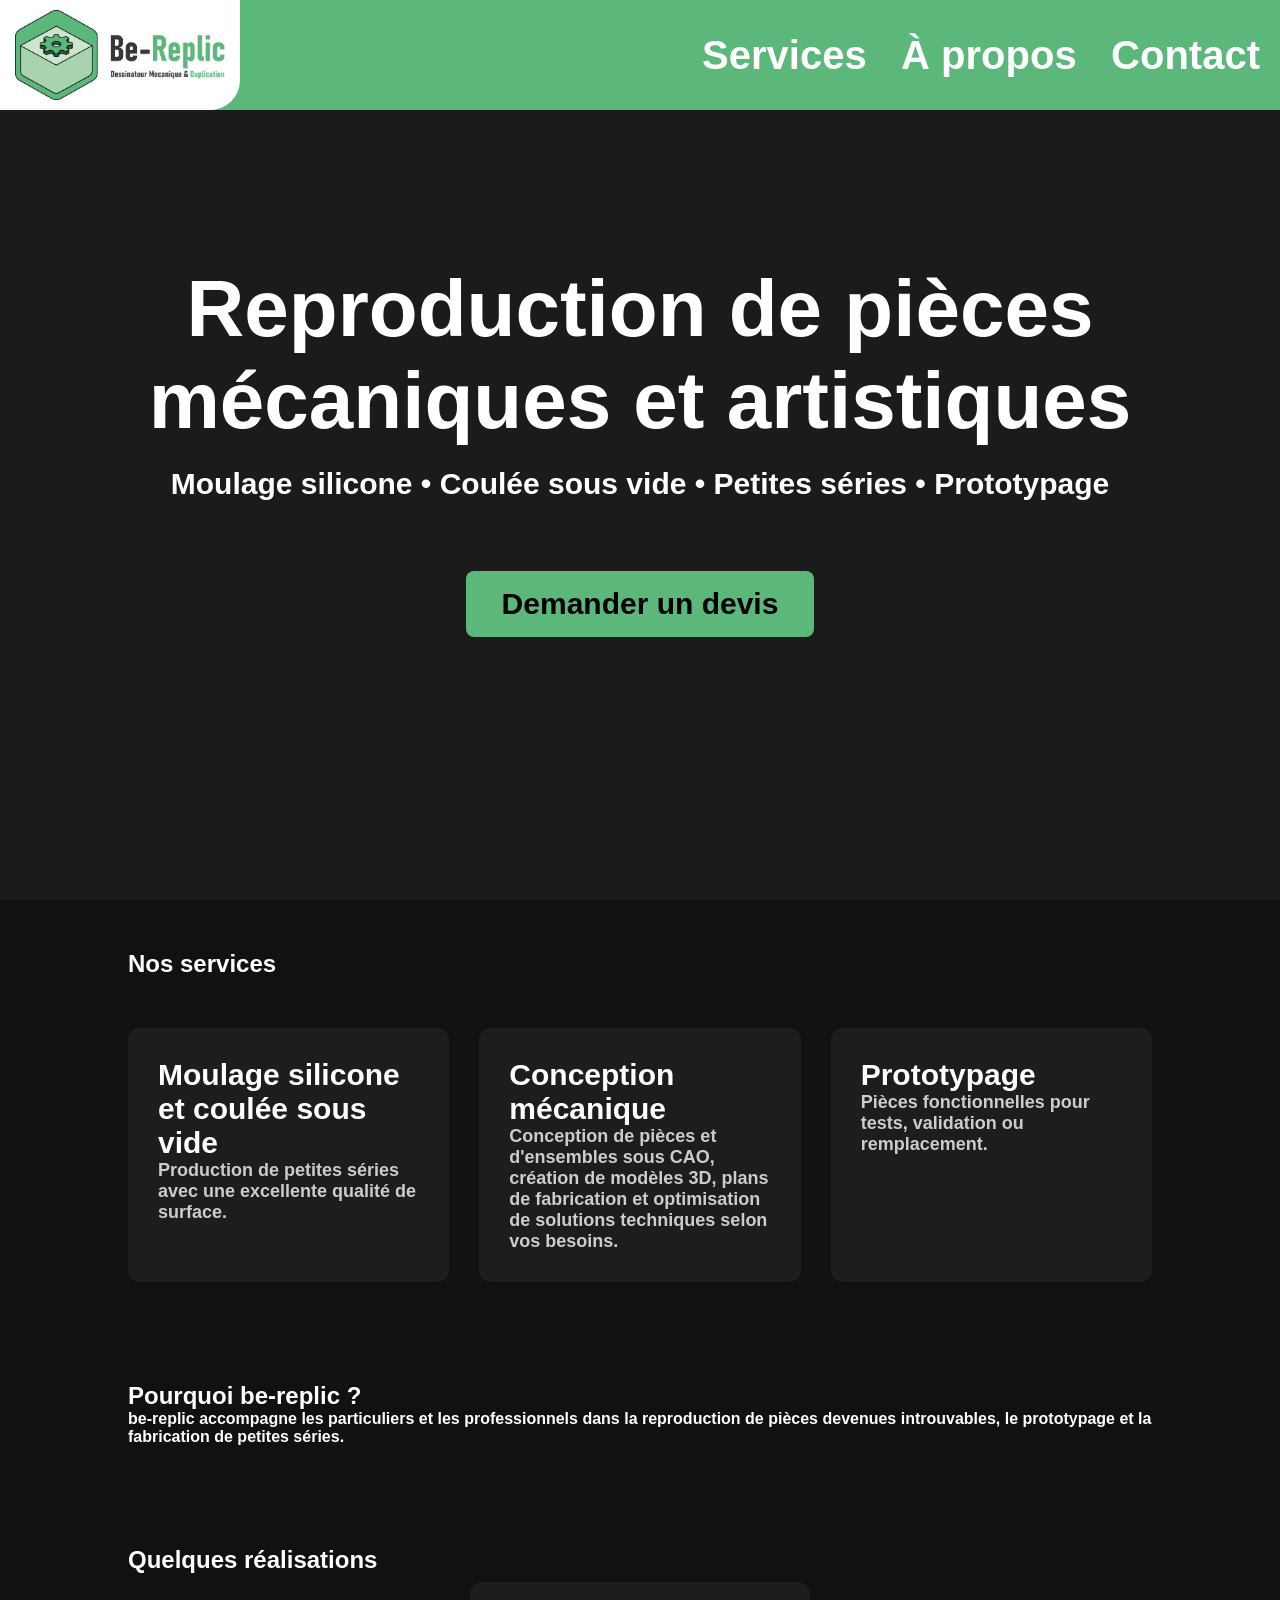
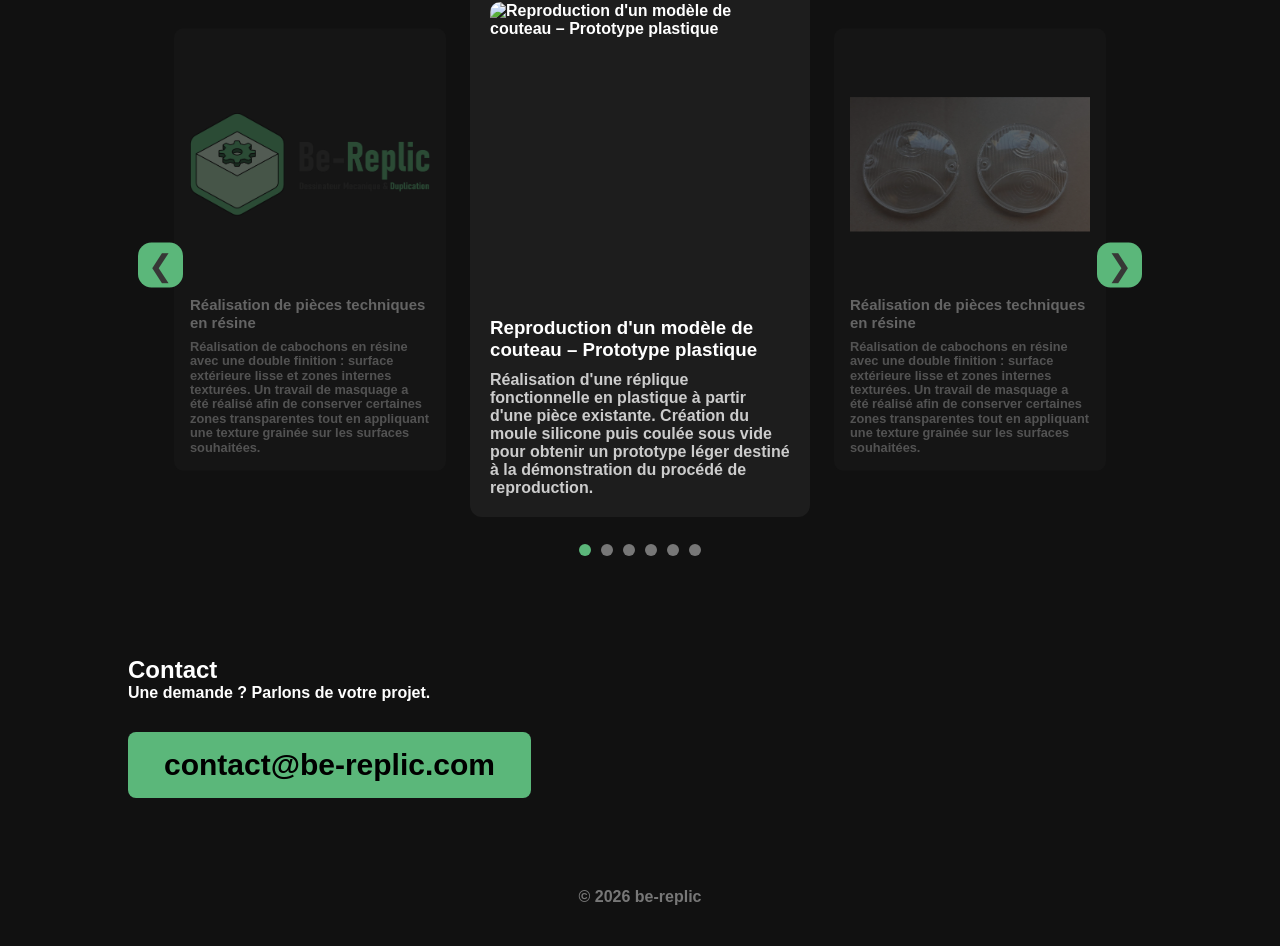
==== index.html @ a2a30aa1 "Add files via upload" ====
<!DOCTYPE html>
<html lang="fr">

<head>
    <meta charset="UTF-8">
    <meta name="viewport" content="width=device-width, initial-scale=1.0">

    <title>Be-Replic | Duplication de pièces mécaniques et artistiques</title>

    <meta name="description"
        content="Duplication de pièces, moulage silicone, coulée sous vide, petites séries et prototypage.">

    <link rel="stylesheet" href="style.css">
    <link rel="icon" type="image/png" href="images/favicon.png">
</head>

<body>

<header>

<div class="logo">
    <img src="images/logo.png" alt="be-replic">
</div>

    <nav>
        <a href="#services">Services</a>
        <a href="#about">À propos</a>
        <a href="#contact">Contact</a>
    </nav>

</header>


<section class="hero">

    <div class="overlay"></div>

    <div class="hero-content">

        <h1>
            Reproduction de pièces<br>
            mécaniques et artistiques
        </h1>

        <p>

            Moulage silicone • Coulée sous vide •
            Petites séries • Prototypage

        </p>

        <a href="#contact" class="button">
            Demander un devis
        </a>

    </div>

</section>


<section id="services">

    <h2>Nos services</h2>

    <div class="cards">

        <div class="card">

            <h3>Moulage silicone et coulée sous vide</h3>

            <p>
                Production de petites séries
                avec une excellente qualité de surface.
            </p>

        </div>

        <div class="card">

            <h3>Conception mécanique</h3>

            <p>
                Conception de pièces et d'ensembles sous CAO, 
                création de modèles 3D, 
                plans de fabrication et optimisation de solutions 
                techniques selon vos besoins.
            </p>

        </div>

        <div class="card">

            <h3>Prototypage</h3>

            <p>

                Pièces fonctionnelles pour tests,
                validation ou remplacement.

            </p>

        </div>

    </div>

</section>




<section id="about">

    <h2>Pourquoi be-replic ?</h2>

    <p>

        be-replic accompagne les particuliers et les professionnels
        dans la reproduction de pièces devenues introuvables,
        le prototypage et la fabrication de petites séries.

    </p>

</section>


<section id="gallery">

<h2>Quelques réalisations</h2>

<div class="gallery-wrapper">

    <button class="arrow left" onclick="scrollGallery(-1)">
        &#10094;
    </button>


    <div class="gallery" id="gallery-container">

    </div>


    <button class="arrow right" onclick="scrollGallery(1)">
        &#10095;
    </button>

    <div class="dots" id="gallery-dots"></div>

</div>

</section>



    


<section id="contact">

    <h2>Contact</h2>

    <p>

        Une demande ?
        Parlons de votre projet.

    </p>

    <a class="button"
        href="mailto:contact@be-replic.com">

        contact@be-replic.com

    </a>

</section>


<footer>

    © 2026 be-replic

</footer>

<script src="script.js"></script>

</body>
</html>
---- style.css ----
*{
    margin:0;
    padding:0;
    box-sizing:border-box;
}

body{

    background:#111;
    color:white;


    font-family:'Bahnschrift', Arial, sans-serif;

    font-weight:800;

    font-stretch:condensed;

}
header{

    position:fixed;

    width:100%;

    display:flex;

    justify-content:space-between;

    align-items:center;

    padding:0 20px;

    background:#5bb77a;

    backdrop-filter:blur(10px);

    z-index:999;

}


.logo{

    display:flex;

    align-items:center;

    background:white;

    padding:10px 15px;

    border-radius:0 0 30px 0;

    transform:translateX(-20px);

}


.logo img{

    height:90px;

    width:auto;

    display:block;

}

nav a{

    color:white;
    

    font-size:clamp(20px, 4vw, 40px);

    margin-left:30px;

    text-decoration:none;

    font-family:'Bahnschrift', Arial, sans-serif;
}

.hero{

    height:100vh;

    display:flex;
    justify-content:center;
    align-items:center;

    text-align:center;

    background:url(images/hero.jpg);

    background-size:cover;
    background-position:center;

    position:relative;

}

.overlay{

    position:absolute;

    width:100%;
    height:100%;

    background:#1b1b1b;

}

.hero-content{

    position:relative;

    z-index:2;

}

.hero h1{

    font-size:80px;

    margin-bottom:20px;

}

.hero p{

    font-size:30px;

    margin-bottom:40px;

}

.button{

    display:inline-block;

    margin-top:30px;

    padding:16px 36px;

    background:#5bb77a;

    color:#000000;

    text-decoration:none;

    border-radius:8px;

    transition:.5s;
    
    font-size:30px;

}

.button:hover{

    background:#85eec2;
    color:#373736;

}

section{

    scroll-margin-top:100px;
    padding:50px 10%;

}

.cards{

    display:grid;

    grid-template-columns:repeat(auto-fit,minmax(250px,1fr));

    gap:30px;

    margin-top:50px;
    

}

.card{

    background:#1d1d1d;

    padding:30px;

    border-radius:12px;

    transition:.3s;


}


.card h3{

    font-size:30px;

}


.card p{

    font-size:18px;

    color:#ccc;

}

.card:hover{

    transform:translateY(-8px);

}

footer{

    text-align:center;

    padding:40px;

    color:#777;
}


.gallery{

    position:relative;

    height:550px;

    overflow:hidden;

    display:flex;

    justify-content:center;

    align-items:center;

}

.gallery::-webkit-scrollbar{

    height:8px;

}


.project{

    position:absolute;

    width:340px;

    background:#1d1d1d;

    padding:20px;

    border-radius:12px;

    display:flex;

    flex-direction:column;

    min-height:520px;

    transition:.5s;

}


.project img{

    height:300px;

    width:auto;

    max-width:100%;

    object-fit:contain;

    display:block;

    margin:auto;

    border-radius:10px;

}

.project h3{

    width:300px;

    margin-top:15px;

    overflow-wrap:break-word;

}


.project p{

    width:300px;

    color:#ccc;

    margin-top:10px;

    overflow-wrap:break-word;

    flex-grow:1;

}


.gallery-wrapper{

    position:relative;
    min-height:400px;

}



.gallery-wrapper{

    position:relative;

}


.arrow{

    background:#5bb77a;

    color:#373736;

    border:none;

    width:45px;

    height:45px;

    border-radius:30%;

    font-size:30px;

    cursor:pointer;

    position:absolute;

    top:50%;

    transform:translateY(-50%);

    z-index:10;

}


.arrow.left{

    left:10px;

}


.arrow.right{

    right:10px;

}


.arrow:hover{

    transform:translateY(-50%) scale(1.1);

}


.dots{

    display:flex;

    justify-content:center;

    gap:10px;

    margin-top:20px;

}


.dot{

    width:12px;

    height:12px;

    background:#777;

    border-radius:50%;

    cursor:pointer;

}


.dot.active{

    background:#5bb77a;

}




@media (max-width:768px){

    /* HEADER */

@media (max-width:768px){

    header{

        padding:0 10px;

    }


    .logo{

        padding:5px 10px;

        transform:translateX(-10px);

        border-radius:0 0 20px 0;

    }


    .logo img{

        height:40px;

    }

}


    nav a{

         font-size:clamp(10px, 4vw, 15px);

    }


    /* TITRES */

    .hero h1{

        font-size:40px;

    }


    .hero h2{

        font-size:30px;

    }


    .hero h3{

        font-size:22px;

    }


    /* TEXTE */

    .hero p{

        font-size:16px;

    }

    section{

    scroll-margin-top:30px;
    padding:50px 10%;

}

    /* BOUTON */

    .button{

        font-size:18px;

        padding:14px 25px;

    }


    /* GALERIE */

    .project img{

        height:200px;

    }


    .project p,
    .project h3{

        width:250px;

    }

}
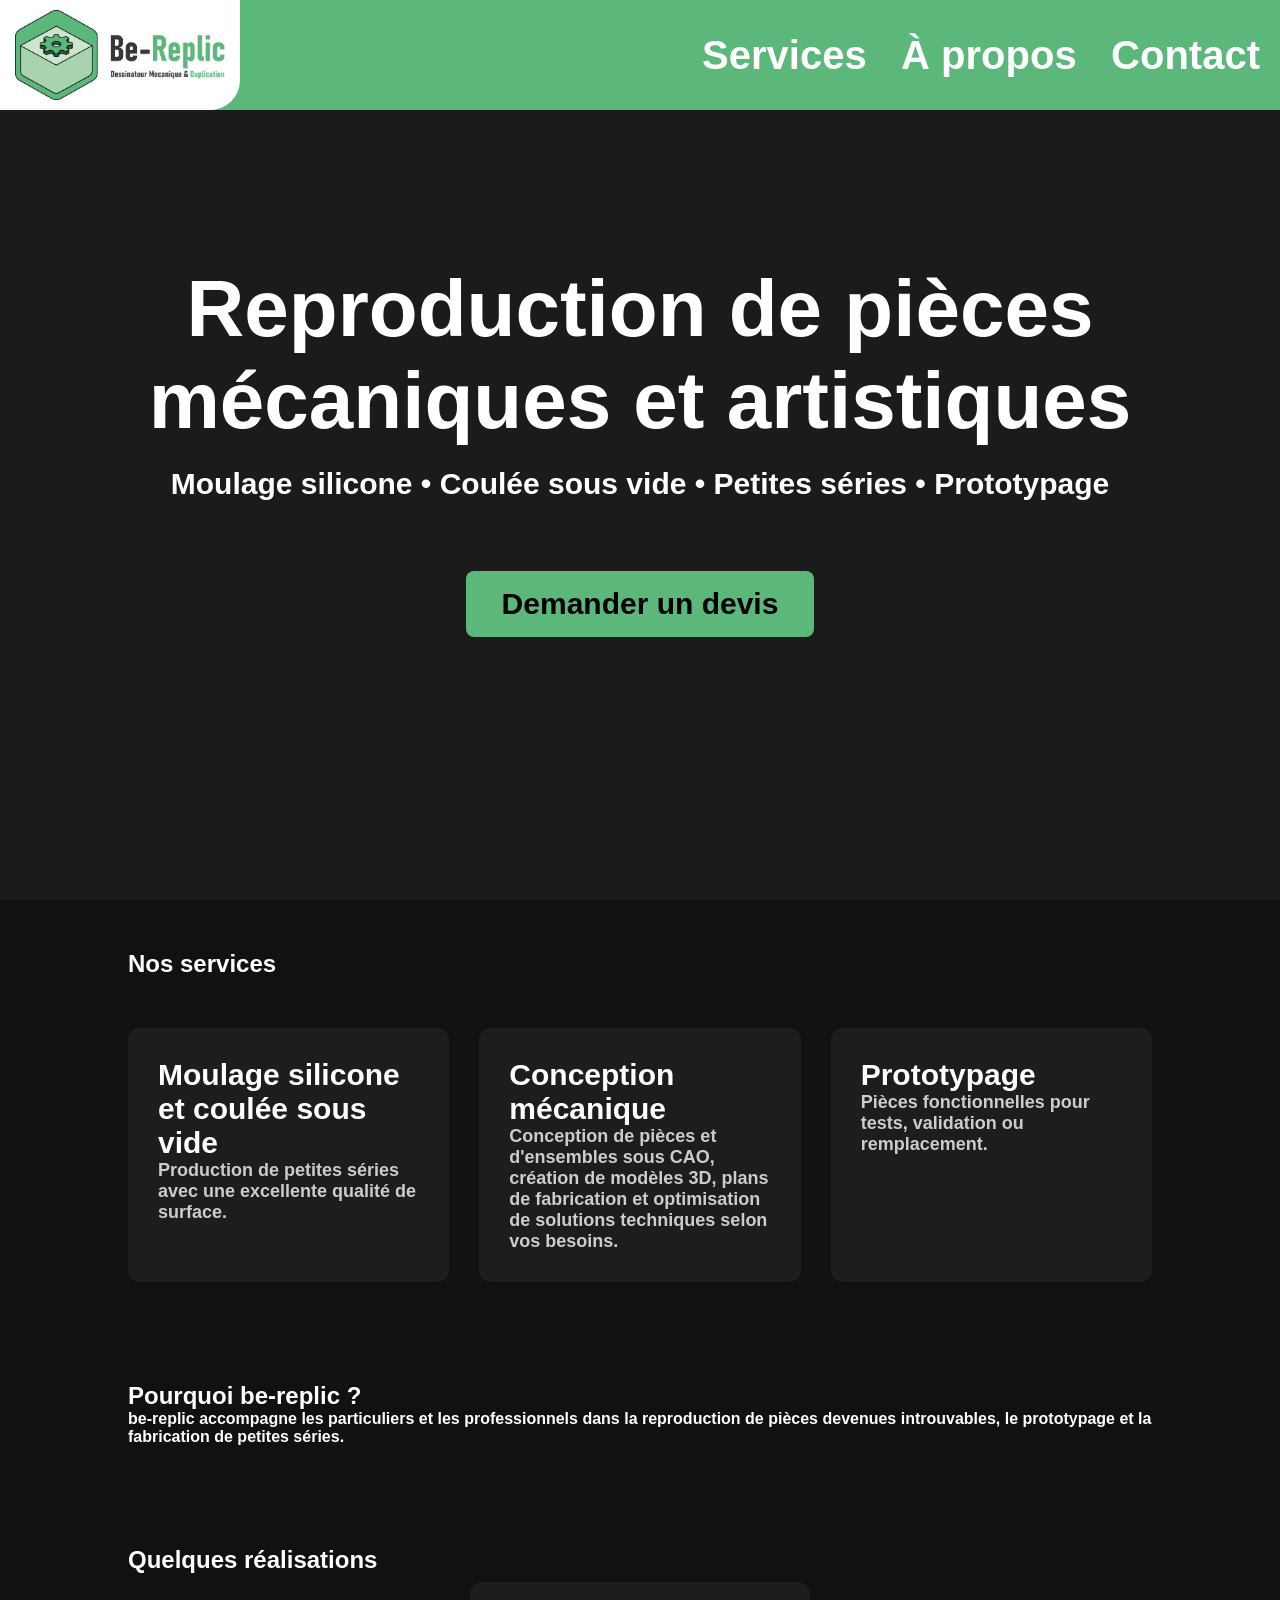
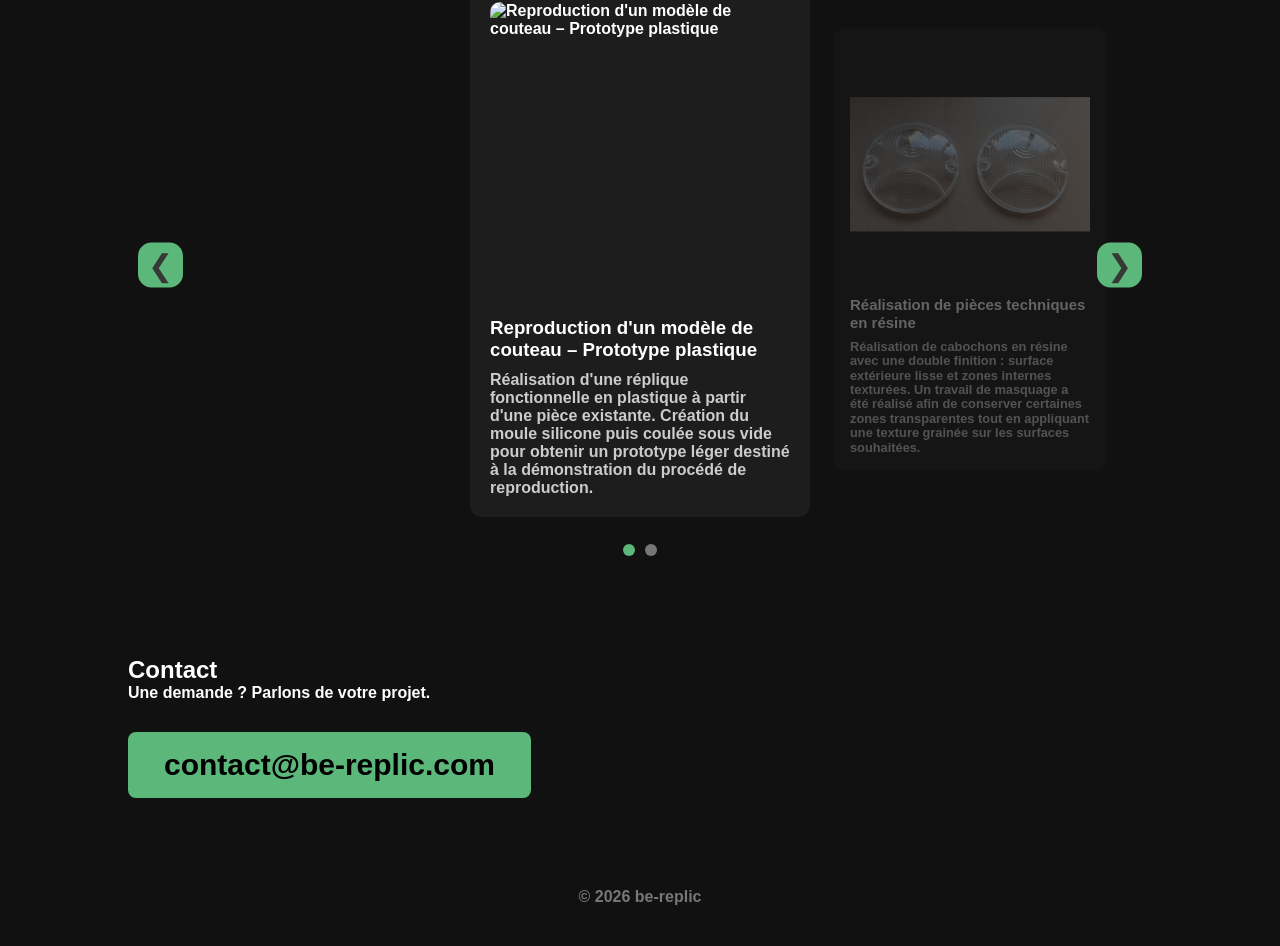
==== commit afe76670: "Add files via upload" ====
--- a/index.html
+++ b/index.html
@@ -5,13 +5,14 @@
     <meta charset="UTF-8">
     <meta name="viewport" content="width=device-width, initial-scale=1.0">
 
-    <title>Be-Replic | Duplication de pièces mécaniques et artistiques</title>
+    <title>Be-Replic | Moulage silicone, reproduction de pièces et prototypage</title>
 
     <meta name="description"
         content="Duplication de pièces, moulage silicone, coulée sous vide, petites séries et prototypage.">
 
     <link rel="stylesheet" href="style.css">
     <link rel="icon" type="image/png" href="images/favicon.png">
+    <link rel="apple-touch-icon" href="images/favicon.png">
 </head>
 
 <body>
--- a/style.css
+++ b/style.css
@@ -295,18 +295,19 @@
 
 .project h3{
 
-    width:300px;
+    width:100%;
 
     margin-top:15px;
 
     overflow-wrap:break-word;
+    
 
 }
 
 
 .project p{
 
-    width:300px;
+    width:100%;
 
     color:#ccc;
 
@@ -512,6 +513,30 @@
 
 
     /* GALERIE */
+@media (max-width:600px){
+
+    .gallery{
+
+        height:520px;
+
+    }
+
+
+    .gallery-wrapper{
+    width:100vw;
+    margin-left:calc(50% - 50vw);
+    }
+
+    .project{
+
+        width:260px;
+
+        min-height:450px;
+
+        padding:15px;
+
+    }
+
 
     .project img{
 
@@ -520,11 +545,46 @@
     }
 
 
-    .project p,
     .project h3{
 
-        width:250px;
-
-    }
-
-}
+        font-size:20px;
+
+    }
+
+
+    .project p{
+
+        width:220px;
+
+        font-size:14px;
+
+    }
+
+
+    .arrow{
+
+        width:35px;
+
+        height:35px;
+
+        font-size:22px;
+
+    }
+
+
+    .arrow.left{
+
+        left:5px;
+
+    }
+
+
+    .arrow.right{
+
+        right:5x;
+
+    }
+
+}
+
+}
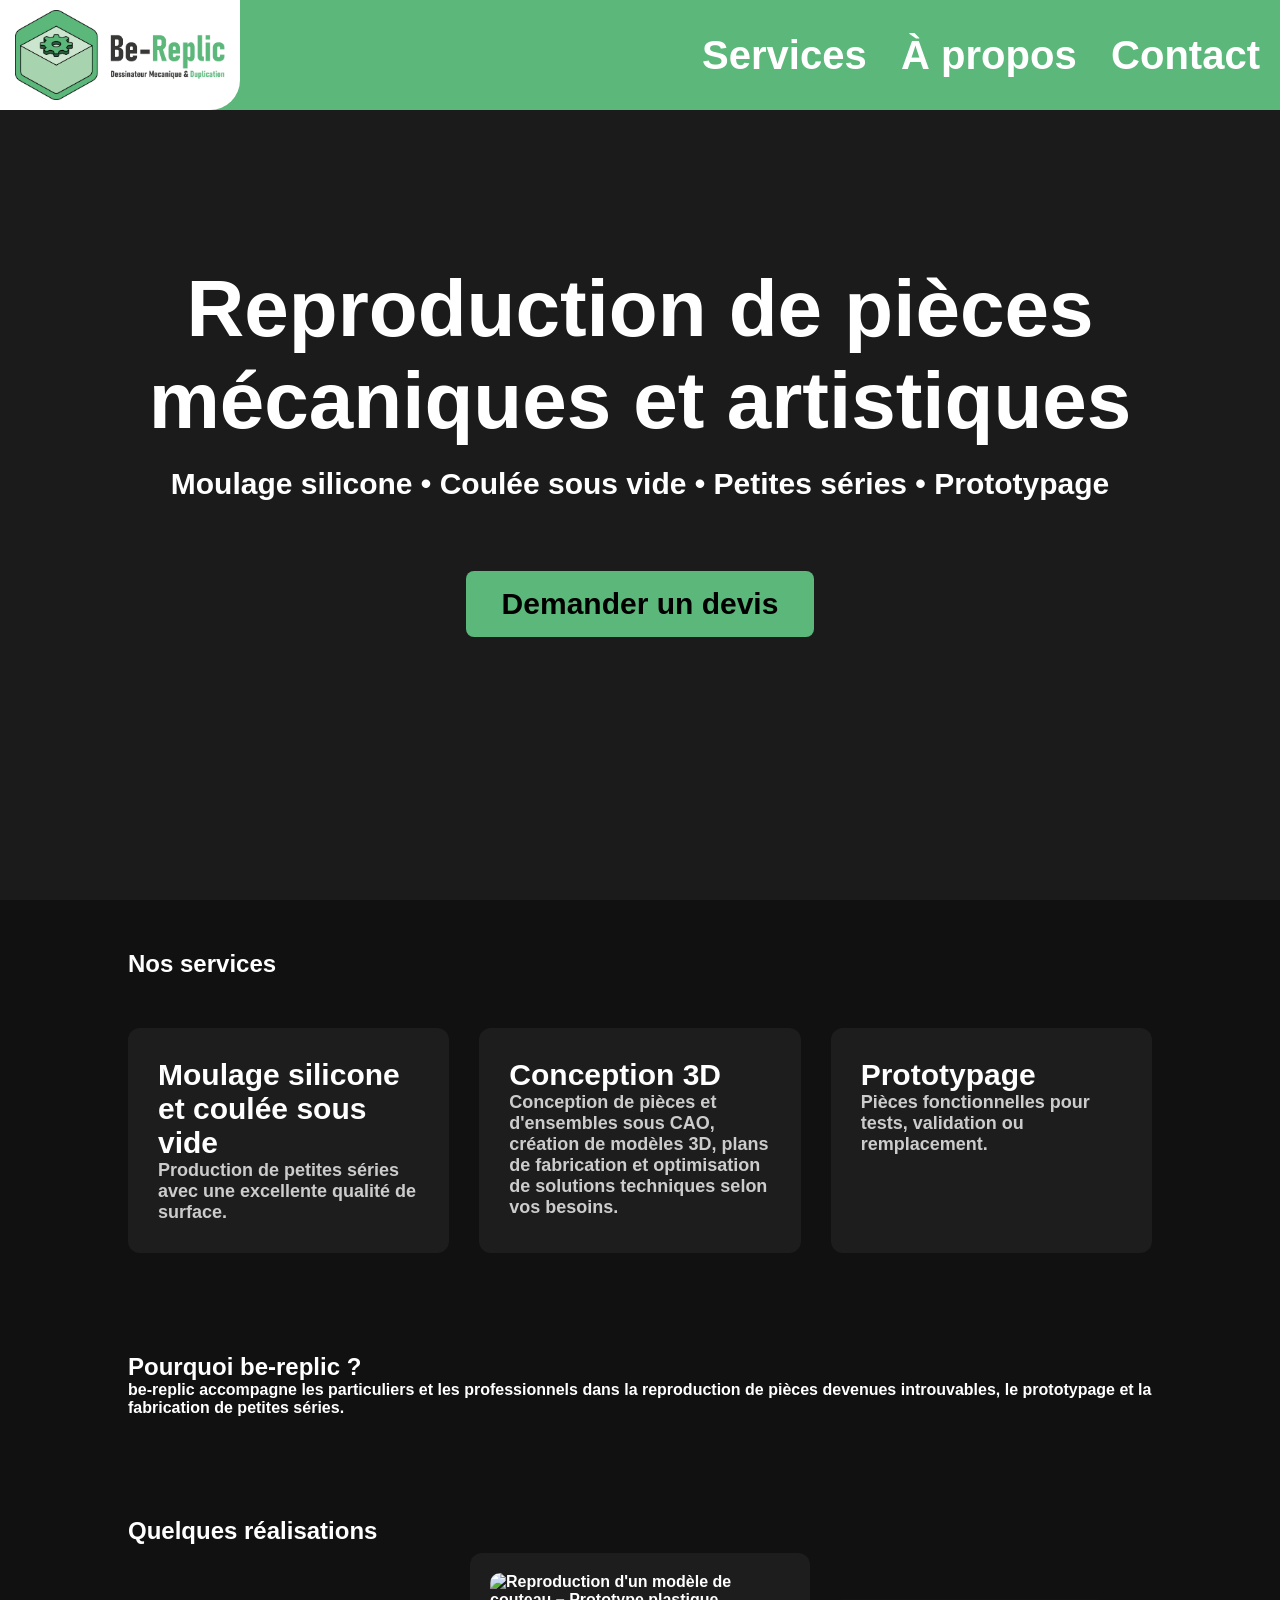
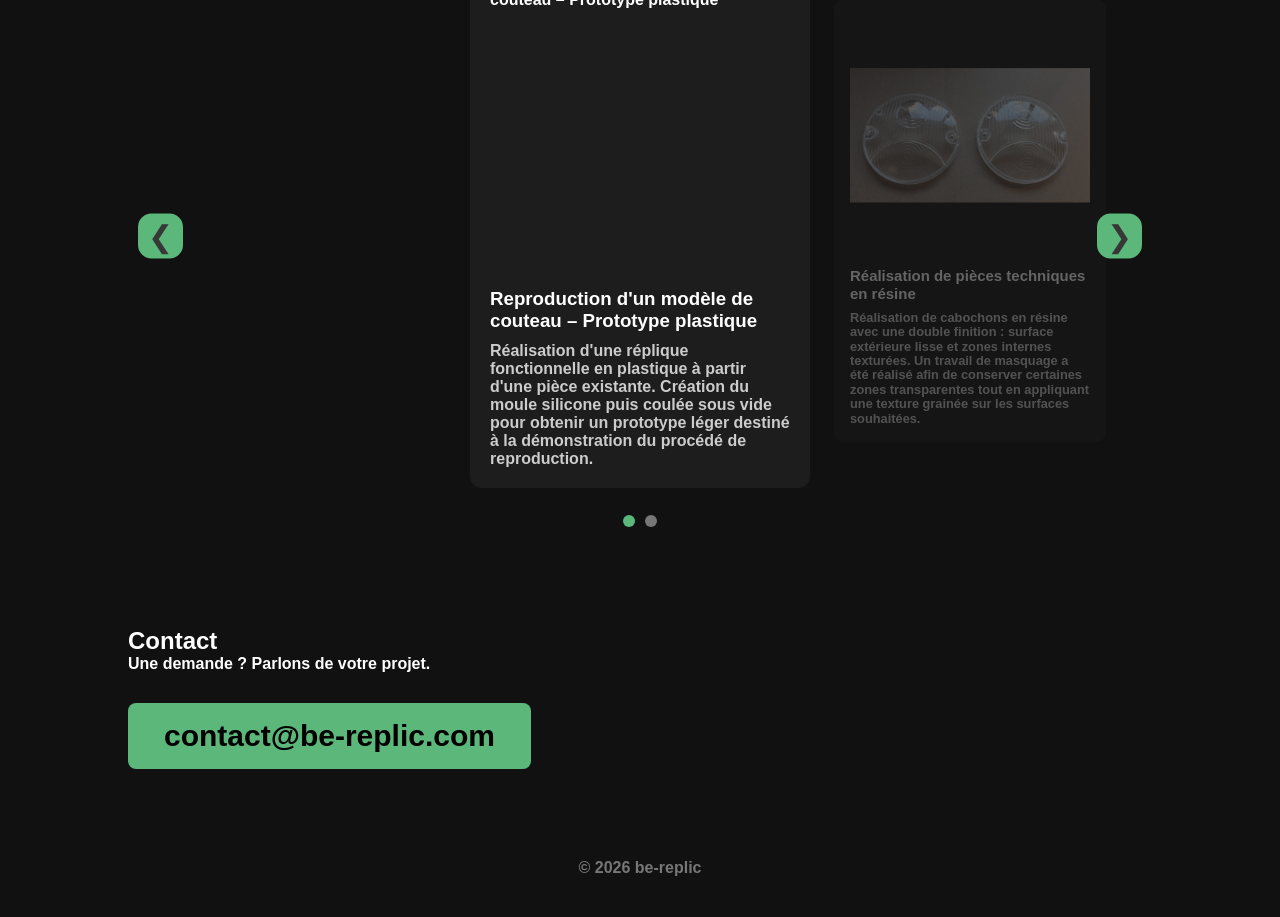
==== commit 4993b462: "Add files via upload" ====
--- a/index.html
+++ b/index.html
@@ -78,7 +78,7 @@
 
         <div class="card">
 
-            <h3>Conception mécanique</h3>
+            <h3>Conception 3D</h3>
 
             <p>
                 Conception de pièces et d'ensembles sous CAO, 
--- a/style.css
+++ b/style.css
@@ -423,12 +423,9 @@
 
 
 
+
 @media (max-width:768px){
 
-    /* HEADER */
-
-@media (max-width:768px){
-
     header{
 
         padding:0 10px;
@@ -453,12 +450,13 @@
 
     }
 
-}
+
 
 
     nav a{
 
-         font-size:clamp(10px, 4vw, 15px);
+         font-size: 23px;;
+        margin-left:20px;
 
     }
 
@@ -513,7 +511,6 @@
 
 
     /* GALERIE */
-@media (max-width:600px){
 
     .gallery{
 
@@ -581,10 +578,21 @@
 
     .arrow.right{
 
-        right:5x;
-
-    }
-
-}
-
-}
+        right:5px;
+
+    }
+}
+
+
+
+@media (max-width:420px){
+
+
+    nav a{
+
+         font-size: 18px;;
+        margin-left:10px;
+
+    }
+}
+
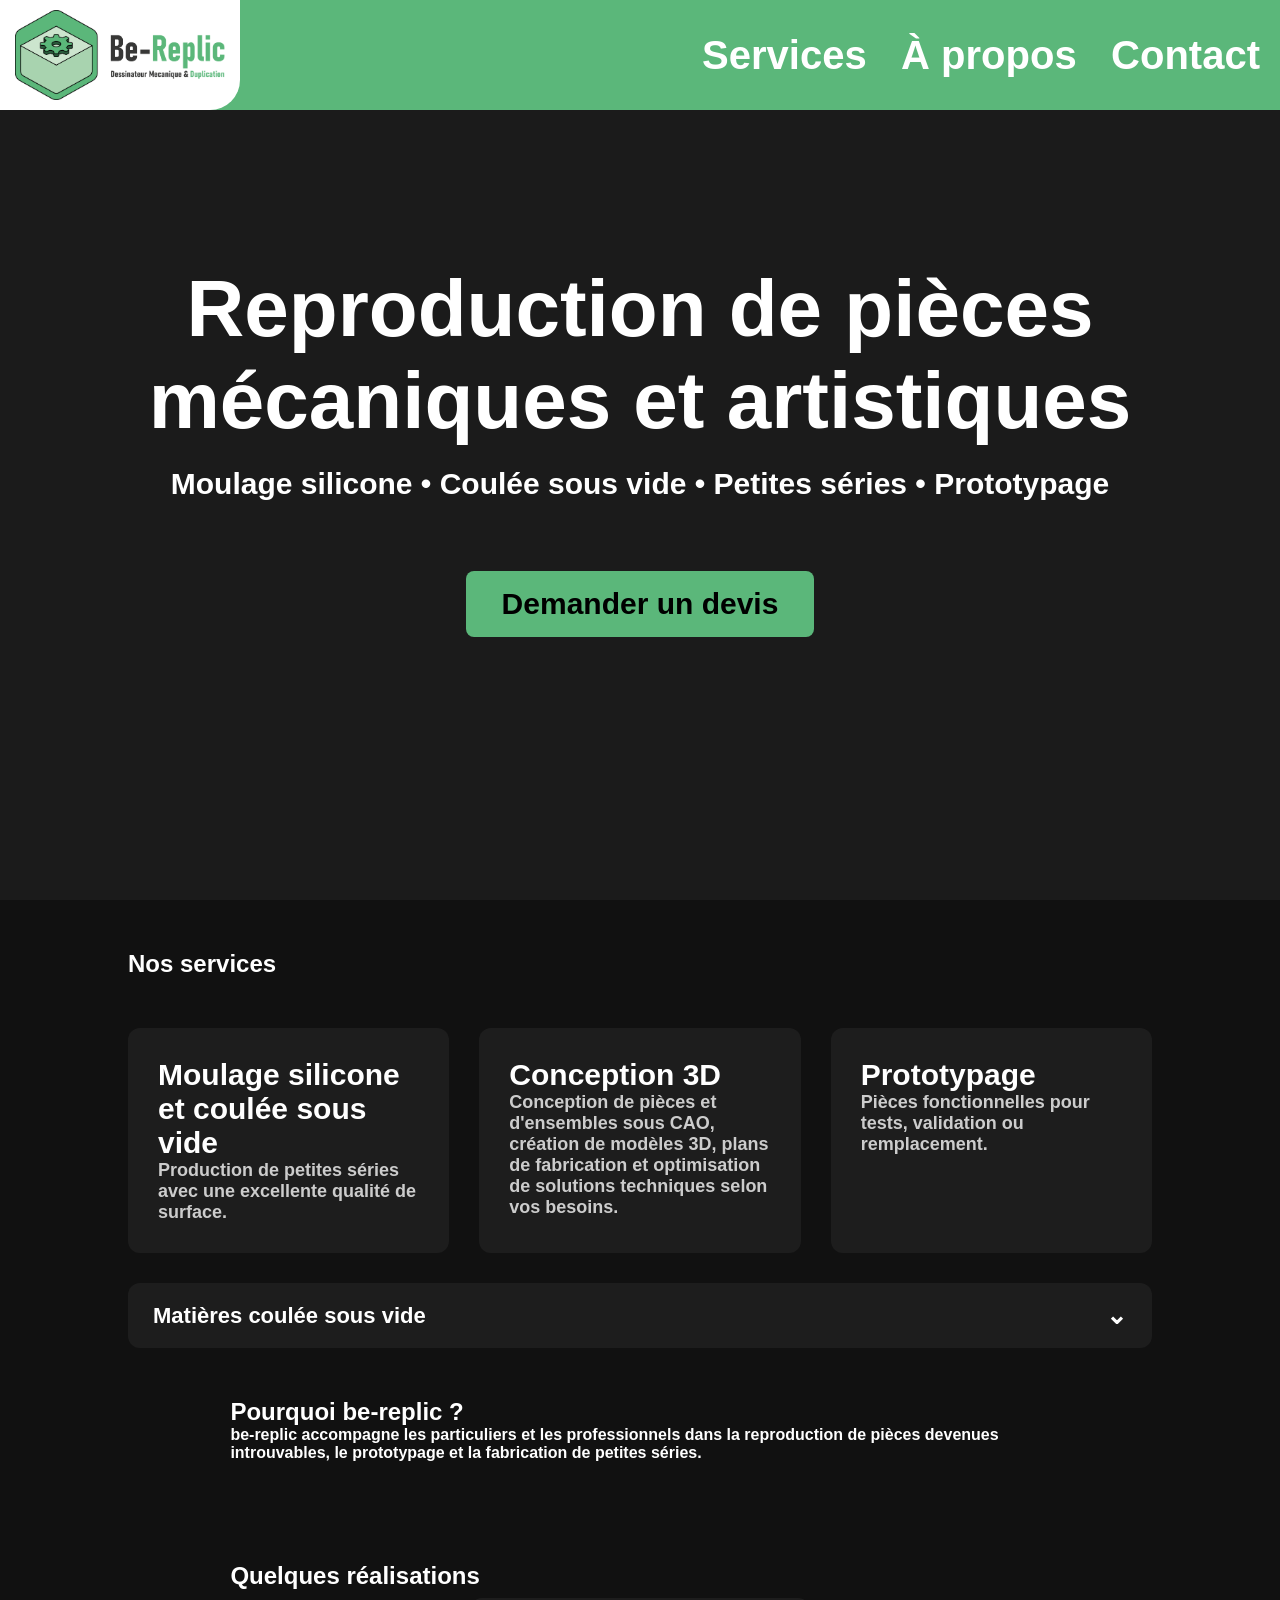
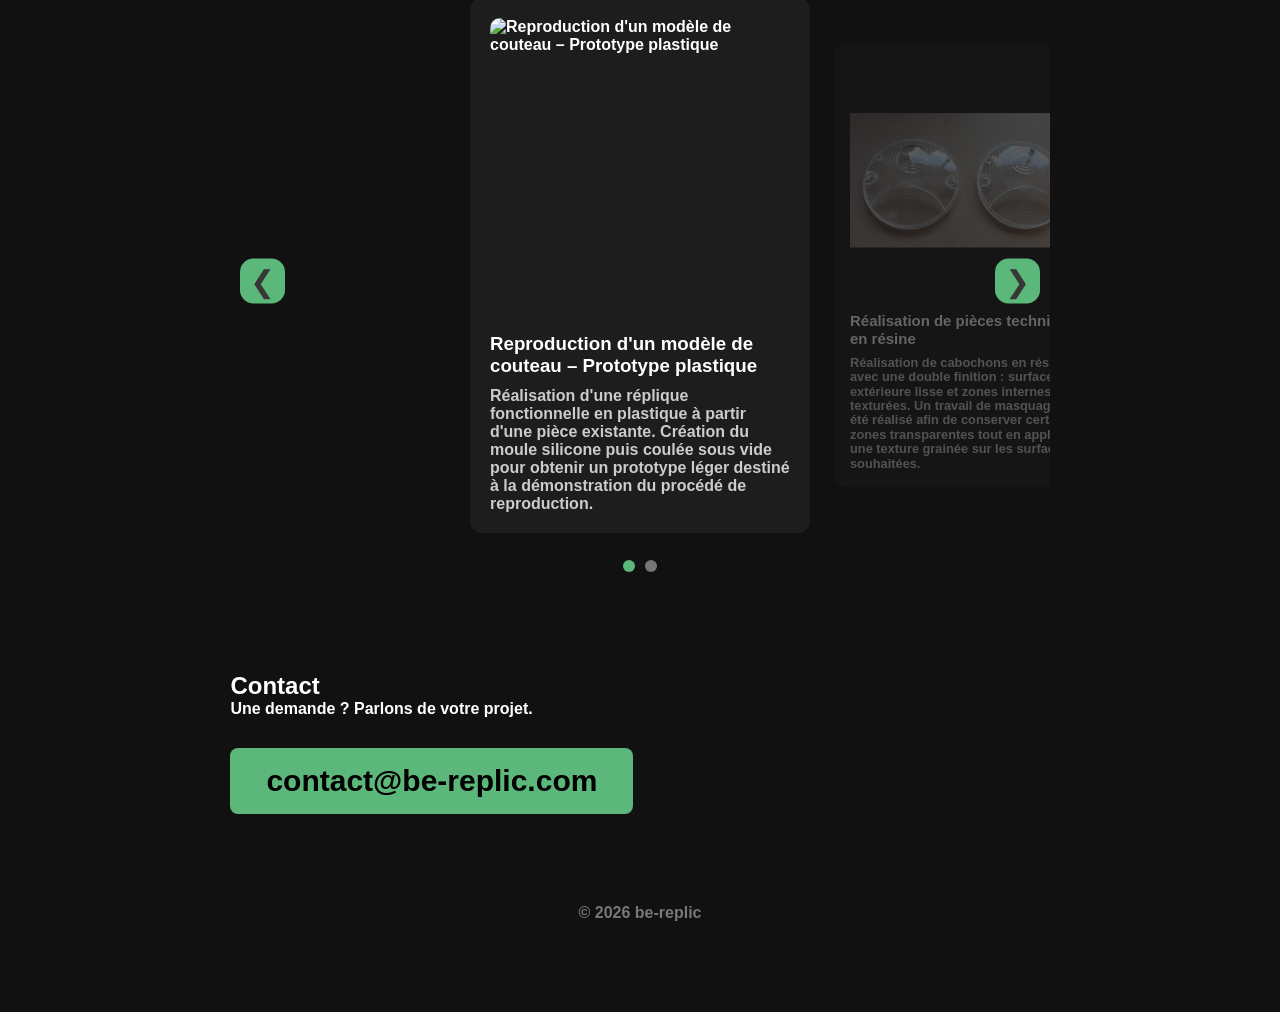
==== commit 6faed718: "Add files via upload" ====
--- a/index.html
+++ b/index.html
@@ -104,7 +104,109 @@
 
     </div>
 
-</section>
+     <button class="materials-button" onclick="toggleMaterials()">
+        Matières coulée sous vide
+        <span id="materials-arrow">⌄</span>
+    </button>
+
+
+<div class="materials-list" id="materials-list">
+
+    <div class="material">
+        <strong>PX 205</strong>
+        <span>
+            Idéal pour les prototypes et maquettes nécessitant une bonne
+            résistance aux chocs et des propriétés proches du polypropylène
+            ou du PEHD. Durcissement rapide et aspect proche des
+            thermoplastiques.
+        </span>
+    </div>
+
+    <div class="material">
+        <strong>PX 212</strong>
+        <span>
+            Idéal pour les prototypes et pièces techniques nécessitant une
+            bonne résistance aux chocs et de bonnes propriétés mécaniques.
+            Disponible en différentes réactivités et facilement pigmentable.
+        </span>
+    </div>
+
+    <div class="material">
+        <strong>PX 223</strong>
+        <span>
+            Idéal pour les prototypes et pièces techniques nécessitant une
+            bonne résistance aux chocs et à la flexion, avec une excellente
+            tenue en température supérieure à 120 °C.
+        </span>
+    </div>
+
+    <div class="material">
+        <strong>PX 245</strong>
+        <span>
+            Idéal pour les prototypes et pièces techniques rigides nécessitant
+            une grande fidélité de reproduction et des propriétés proches du
+            POM ou du polyamide. Disponible avec différents temps de
+            réactivité et facilement colorable.
+        </span>
+    </div>
+
+    <div class="material">
+        <strong>PX 280</strong>
+        <span>
+            Idéal pour les pièces prototypes et petites séries nécessitant une
+            bonne résistance aux chocs et à la flexion. Compatible avec les
+            exigences de contact alimentaire selon les réglementations
+            applicables.
+        </span>
+    </div>
+
+    <div class="material">
+        <strong>PX 331</strong>
+        <span>
+            Idéal pour les pièces techniques et prototypes nécessitant une
+            bonne tenue thermique et des propriétés retardatrices de flamme.
+            Disponible avec une formulation adaptée aux exigences
+            de classement au feu.
+        </span>
+    </div>
+
+    <div class="material">
+        <strong>PX 5210 / PX 5212</strong>
+        <span>
+            Idéal pour les pièces transparentes ou translucides nécessitant
+            une grande fidélité de reproduction. Haute transparence, bonne
+            résistance aux UV et bonne stabilité dans le temps.
+        </span>
+    </div>
+
+    <div class="material">
+        <strong>MG 804</strong>
+        <span>
+            Idéal pour les prototypes de haute qualité nécessitant de bonnes
+            propriétés mécaniques et une bonne résistance aux chocs.
+            Bonne aptitude à la coulée et facilement teintable.
+        </span>
+    </div>
+
+    <div class="material">
+        <strong>MG 815</strong>
+        <span>
+            Idéal pour les pièces techniques nécessitant une bonne résistance
+            thermique et des propriétés retardatrices de flamme. Adapté aux
+            applications soumises à des exigences de sécurité.
+        </span>
+    </div>
+
+    <div class="material">
+        <strong>UPX 8400-1</strong>
+        <span>
+            Idéal pour les prototypes et petites séries de pièces souples
+            présentant un aspect et un comportement proches du caoutchouc.
+            La dureté peut être adaptée selon les besoins.
+        </span>
+    </div>
+
+</div>
 
 
 
--- a/style.css
+++ b/style.css
@@ -219,6 +219,103 @@
 
 }
 
+
+.materials-dropdown{
+
+    margin-top:30px;
+
+}
+
+
+.materials-button{
+     margin-top:30px;
+
+    width:100%;
+
+    padding:18px 25px;
+
+    background:#1d1d1d;
+
+    color:white;
+
+    border:none;
+
+    border-radius:12px;
+
+    font-size:22px;
+
+    font-weight:bold;
+
+    cursor:pointer;
+
+    text-align:left;
+
+    display:flex;
+
+    justify-content:space-between;
+
+    align-items:center;
+
+}
+
+
+.materials-button:hover{
+
+    background:#292929;
+
+}
+
+
+#materials-arrow{
+
+    font-size:25px;
+
+    transition:.3s;
+
+}
+
+
+.materials-list{
+
+    display:none;
+
+    margin-top:10px;
+
+}
+
+
+.materials-list.open{
+
+    display:block;
+
+}
+
+
+
+
+.material{
+    background:#1d1d1d;
+    padding:18px 25px;
+    margin-bottom:8px;
+    border-radius:8px;
+
+    display:flex;
+    flex-direction:column;
+
+    gap:8px;
+}
+
+.material strong{
+    font-size:50px;
+}
+
+.material span{
+    color:#ccc;
+    text-align:left;
+    line-height:1.5;
+    font-size:30px;
+}
+
 footer{
 
     text-align:center;
@@ -228,6 +325,15 @@
     color:#777;
 }
 
+footer{
+
+    text-align:center;
+
+    padding:40px;
+
+    color:#777;
+}
+
 
 .gallery{
 
@@ -271,6 +377,8 @@
     min-height:520px;
 
     transition:.5s;
+
+    cursor:pointer;
 
 }
 
@@ -423,7 +531,6 @@
 
 
 
-
 @media (max-width:768px){
 
     header{
@@ -497,7 +604,7 @@
     scroll-margin-top:30px;
     padding:50px 10%;
 
-}
+    }
 
     /* BOUTON */
 
@@ -581,6 +688,41 @@
         right:5px;
 
     }
+
+
+    .materials-button{
+
+    font-size:18px;
+
+    padding:15px 20px;
+
+    }
+
+
+    .material{
+
+    flex-direction:column;
+
+    align-items:flex-start;
+
+    gap:5px;
+
+    }
+
+    .material strong{
+
+    font-size:30px;
+
+    }
+
+    .material span{
+
+    text-align:left;
+
+    font-size:18px;
+
+    }
+    
 }
 
 
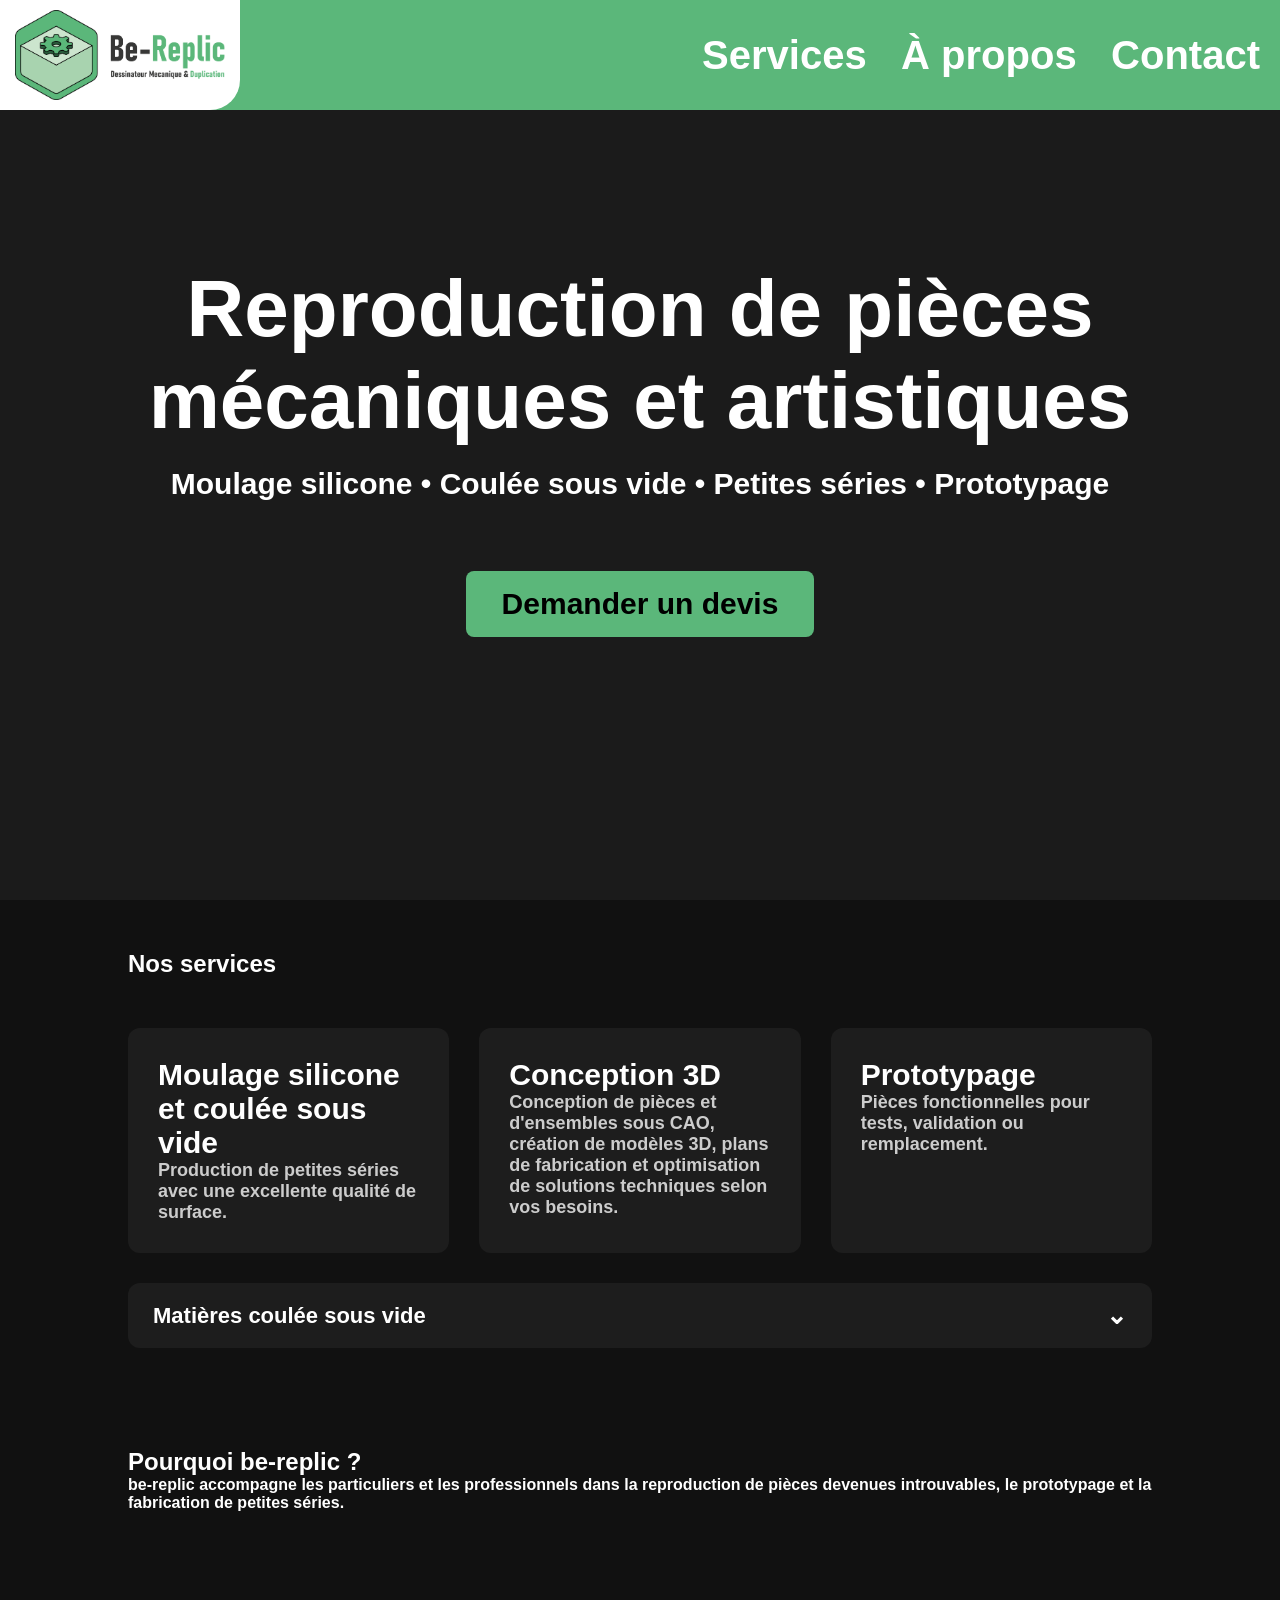
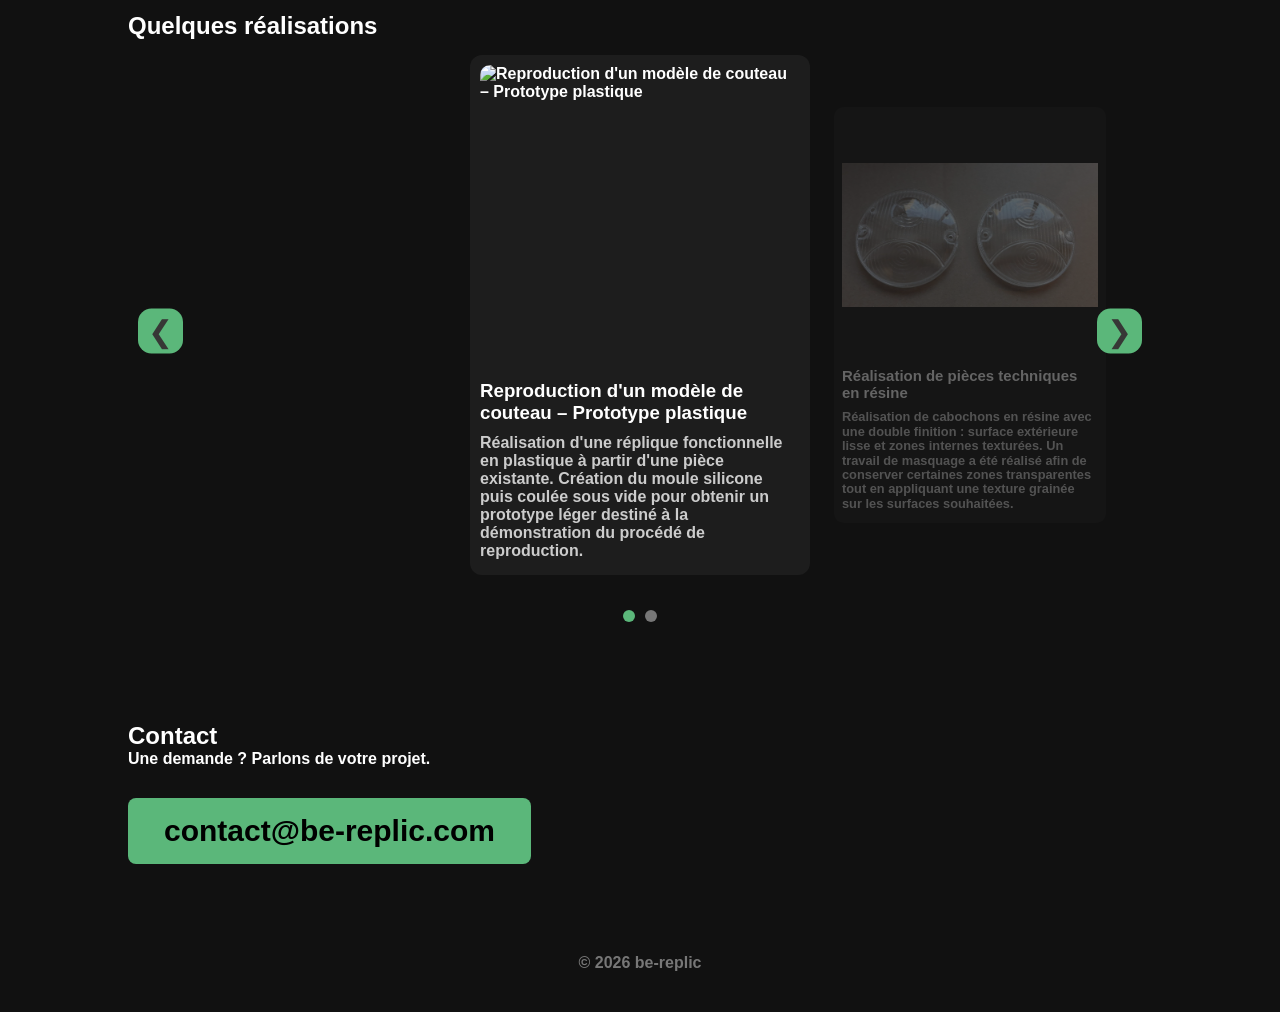
==== commit 23acd182: "Add files via upload" ====
--- a/index.html
+++ b/index.html
@@ -110,7 +110,7 @@
     </button>
 
 
-<div class="materials-list" id="materials-list">
+    <div class="materials-list" id="materials-list">
 
     <div class="material">
         <strong>PX 205</strong>
@@ -206,8 +206,7 @@
         </span>
     </div>
 
-</div>
-
+</section>
 
 
 
--- a/style.css
+++ b/style.css
@@ -316,6 +316,7 @@
     font-size:30px;
 }
 
+
 footer{
 
     text-align:center;
@@ -325,15 +326,6 @@
     color:#777;
 }
 
-footer{
-
-    text-align:center;
-
-    padding:40px;
-
-    color:#777;
-}
-
 
 .gallery{
 
@@ -366,7 +358,7 @@
 
     background:#1d1d1d;
 
-    padding:20px;
+    padding:10px;
 
     border-radius:12px;
 
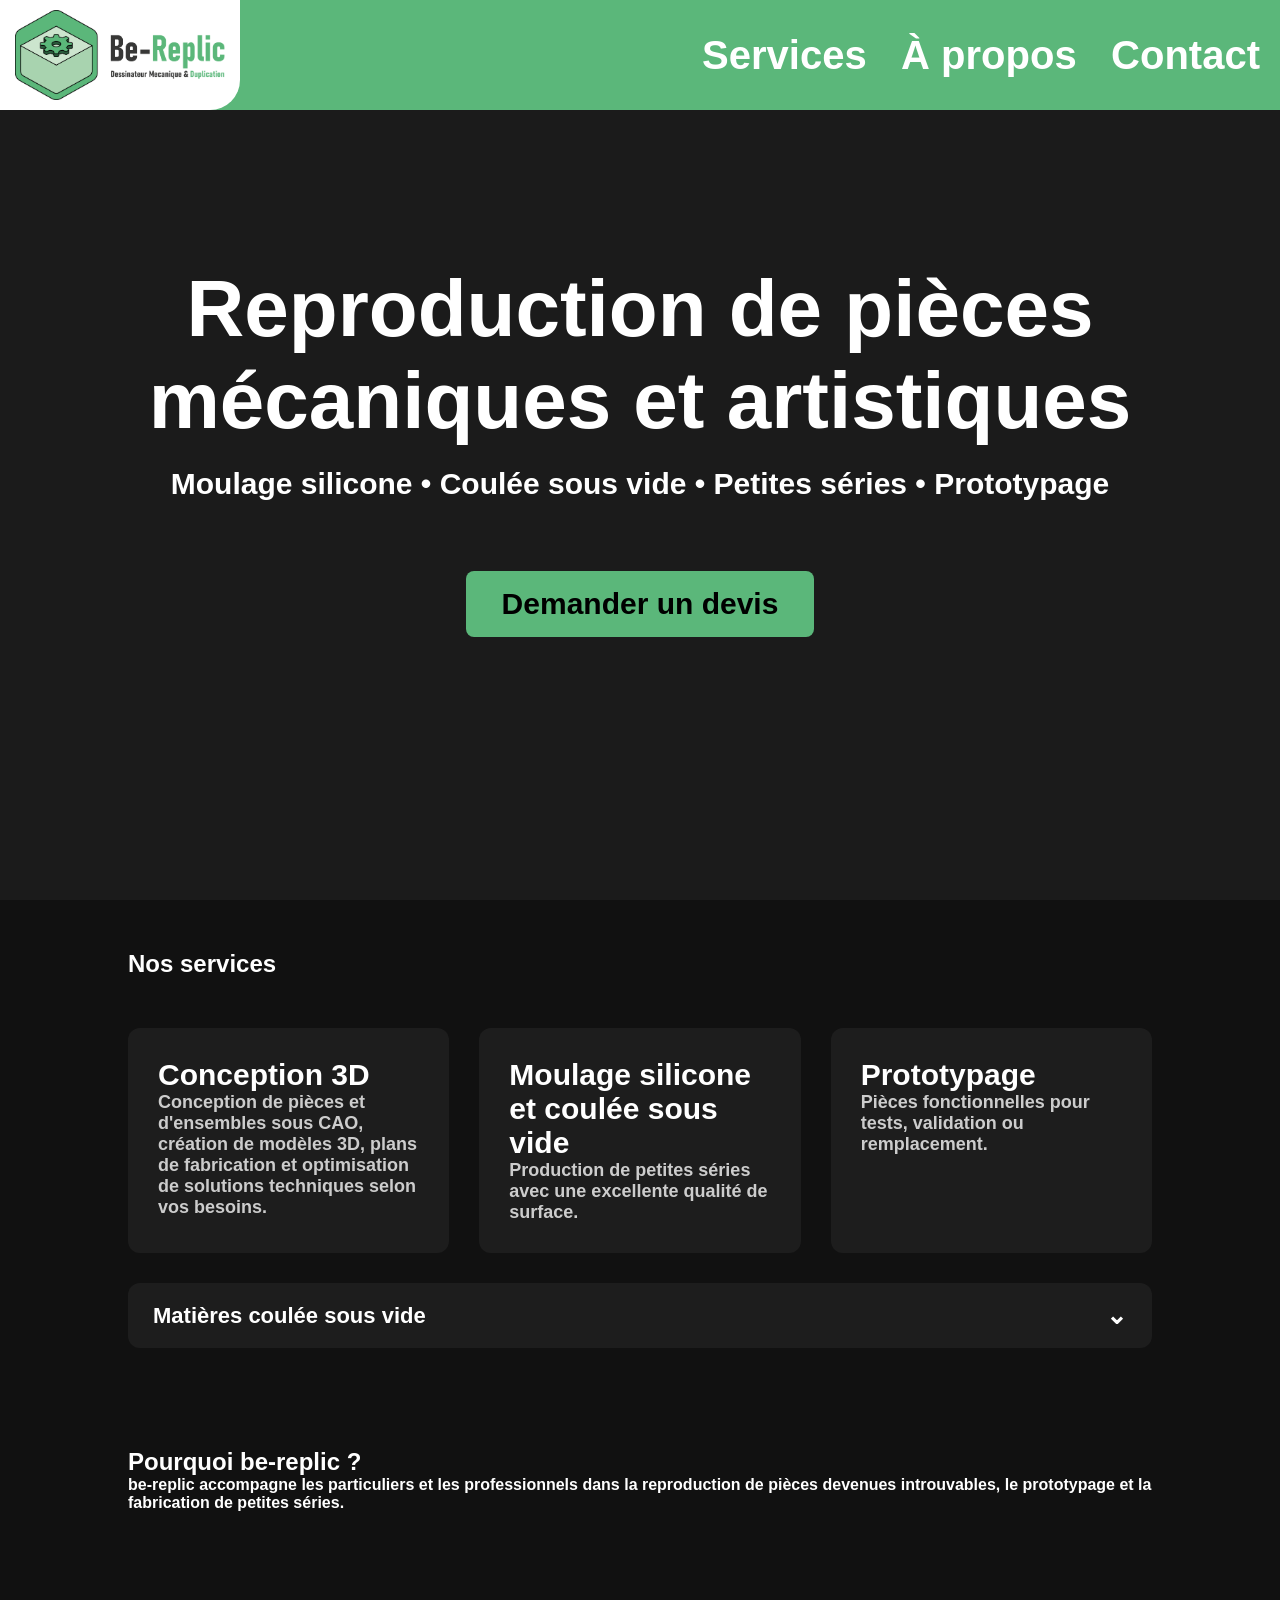
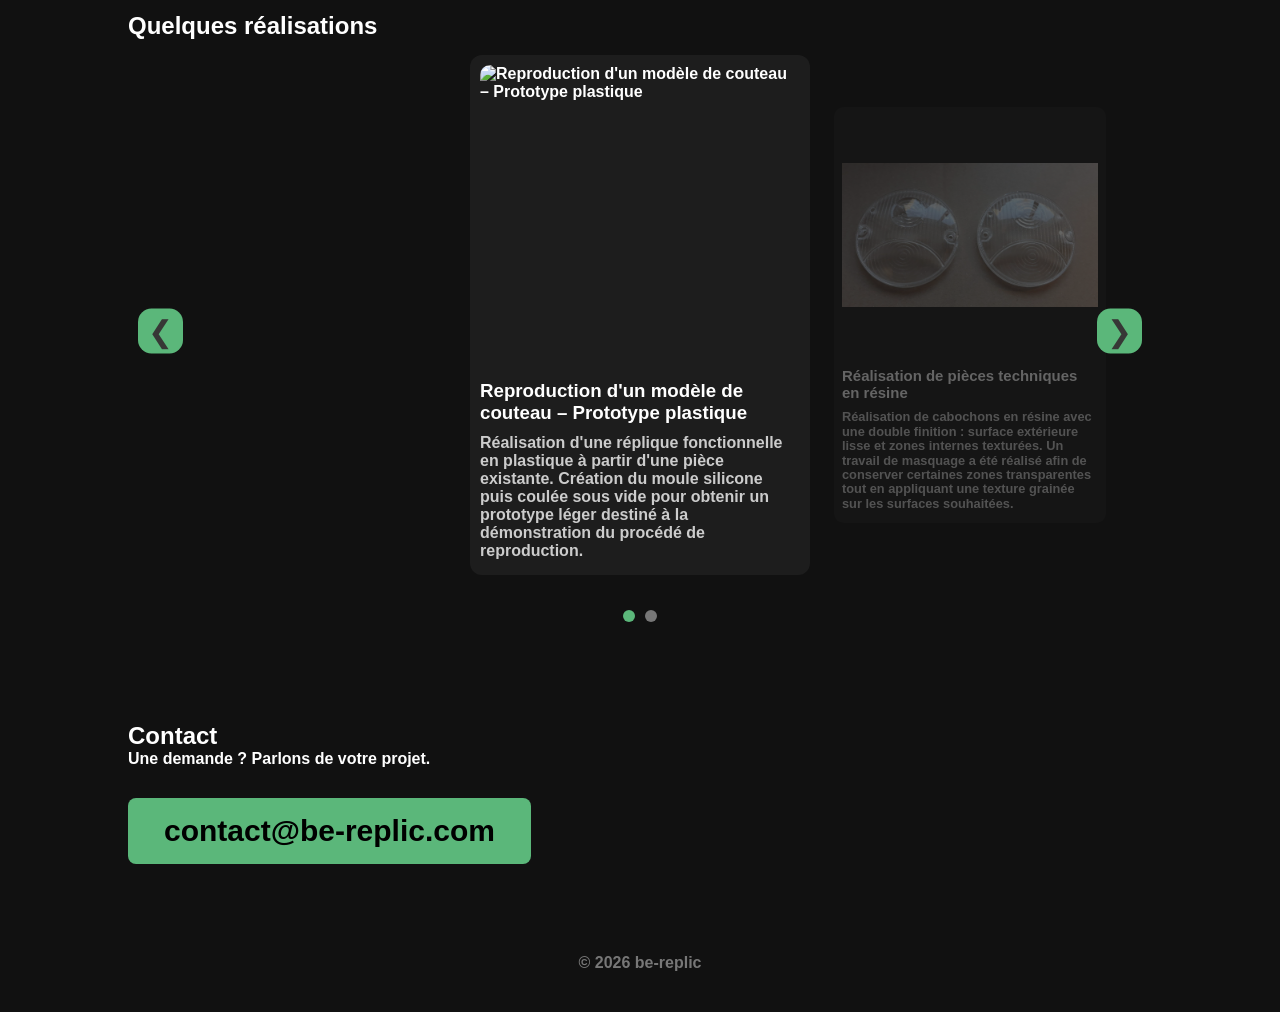
==== commit 785c60c7: "Add files via upload" ====
--- a/index.html
+++ b/index.html
@@ -65,16 +65,6 @@
 
     <div class="cards">
 
-        <div class="card">
-
-            <h3>Moulage silicone et coulée sous vide</h3>
-
-            <p>
-                Production de petites séries
-                avec une excellente qualité de surface.
-            </p>
-
-        </div>
 
         <div class="card">
 
@@ -91,6 +81,19 @@
 
         <div class="card">
 
+            <h3>Moulage silicone et coulée sous vide</h3>
+
+            <p>
+                Production de petites séries
+                avec une excellente qualité de surface.
+            </p>
+
+        </div>
+
+
+
+        <div class="card">
+
             <h3>Prototypage</h3>
 
             <p>
--- a/style.css
+++ b/style.css
@@ -306,14 +306,14 @@
 }
 
 .material strong{
-    font-size:50px;
+    font-size:40px;
 }
 
 .material span{
     color:#ccc;
     text-align:left;
     line-height:1.5;
-    font-size:30px;
+    font-size:26px;
 }
 
 
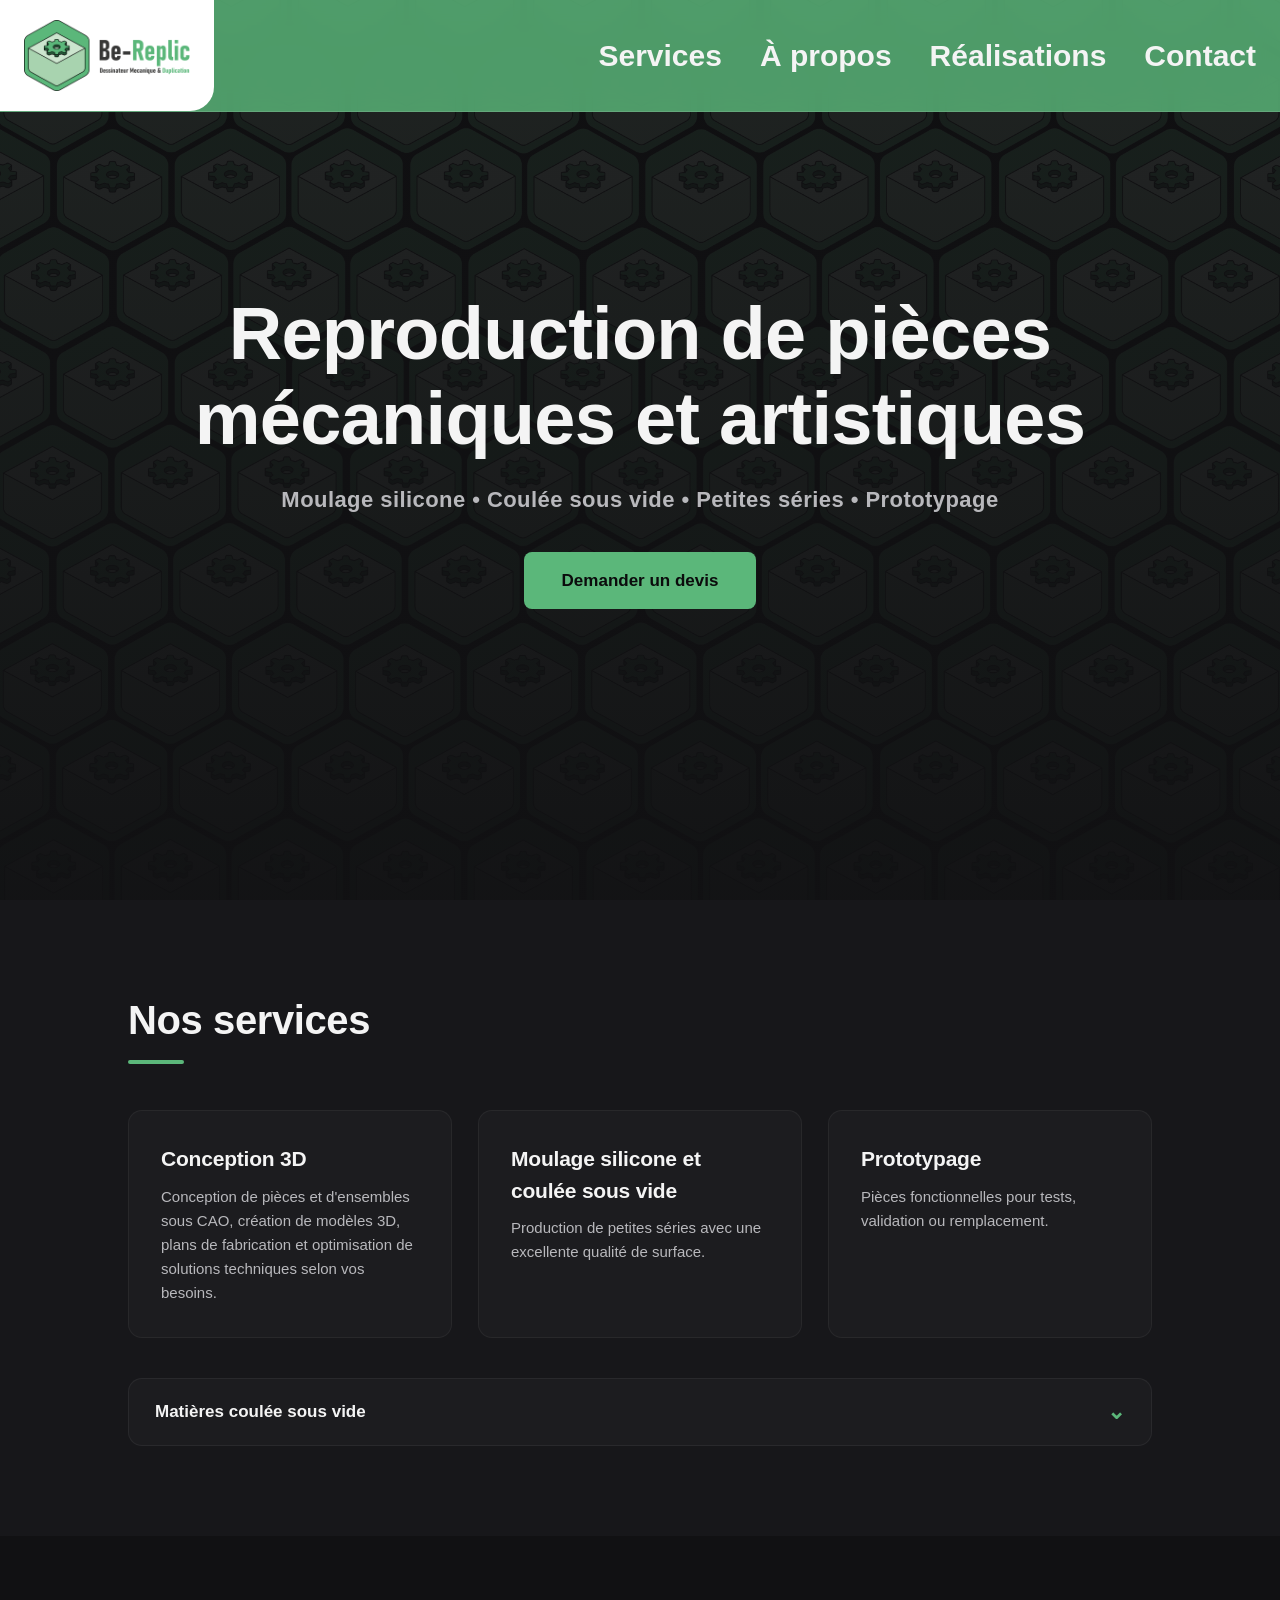
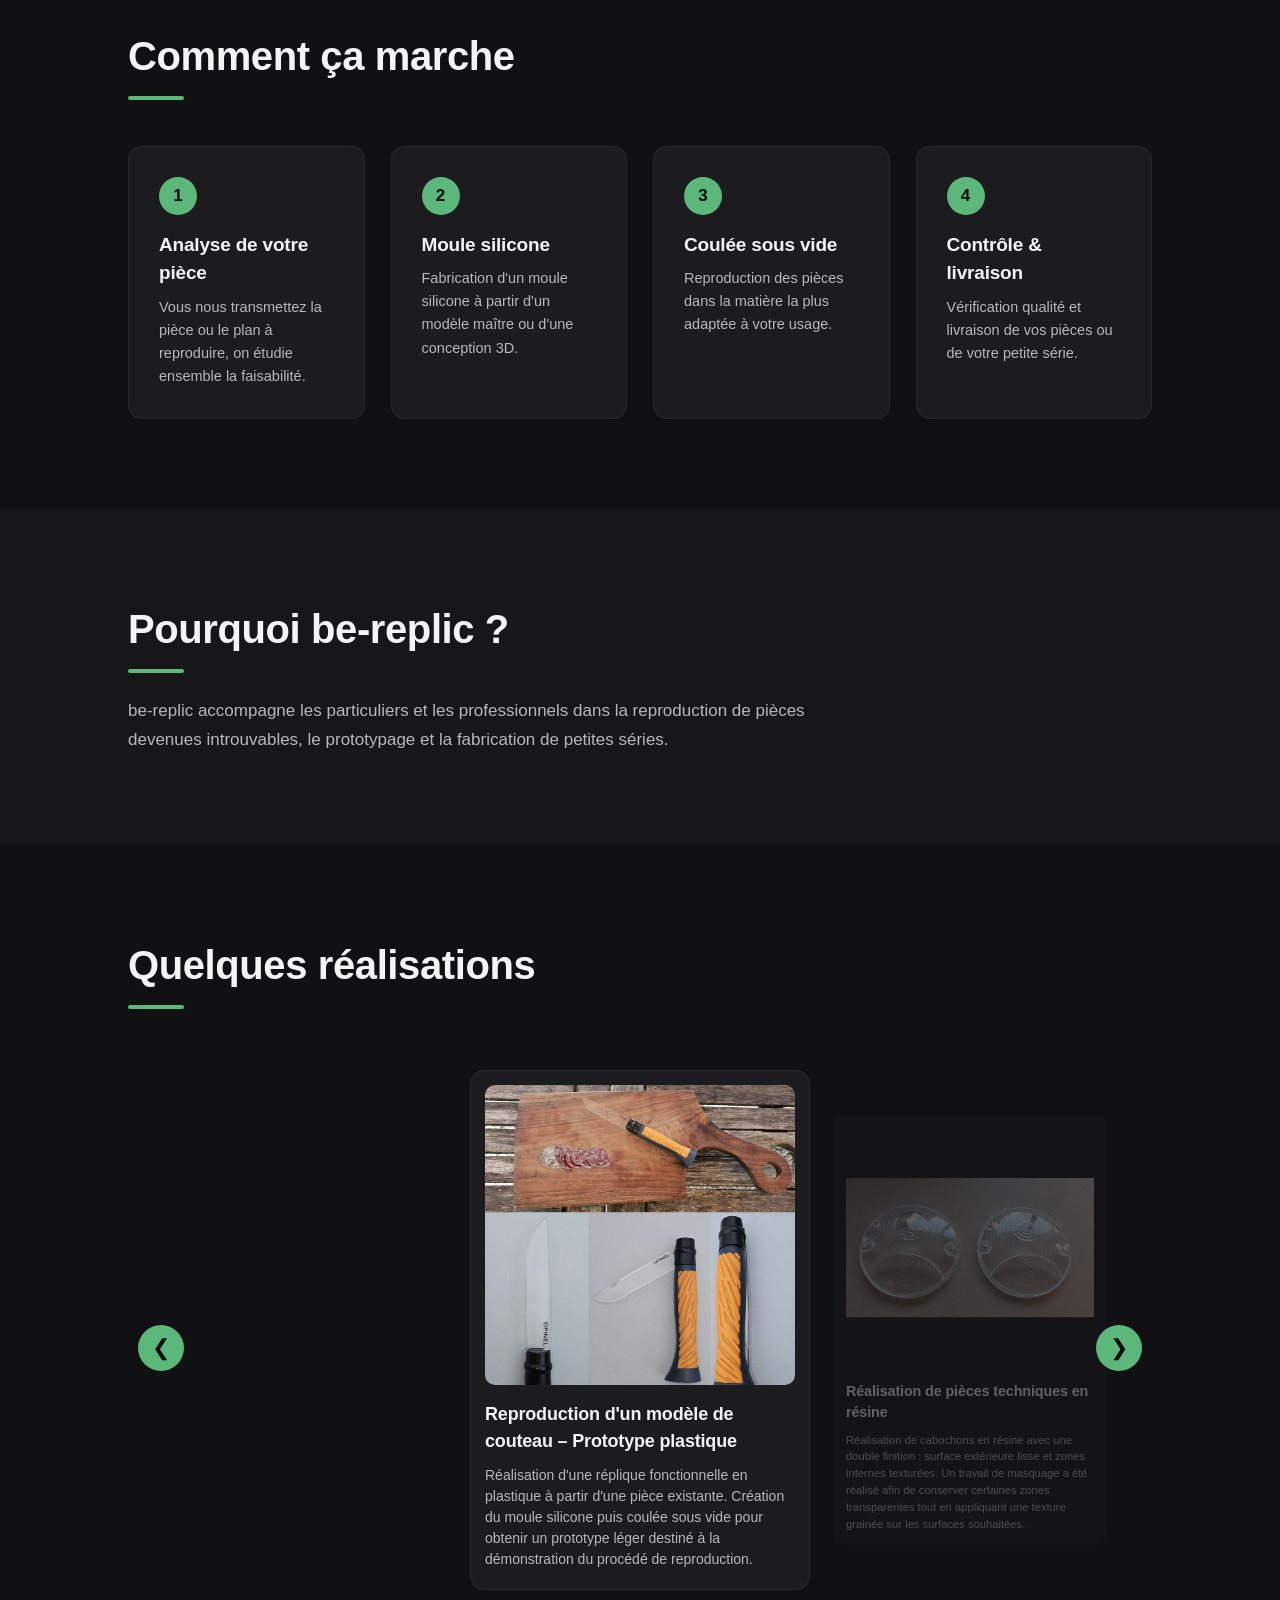
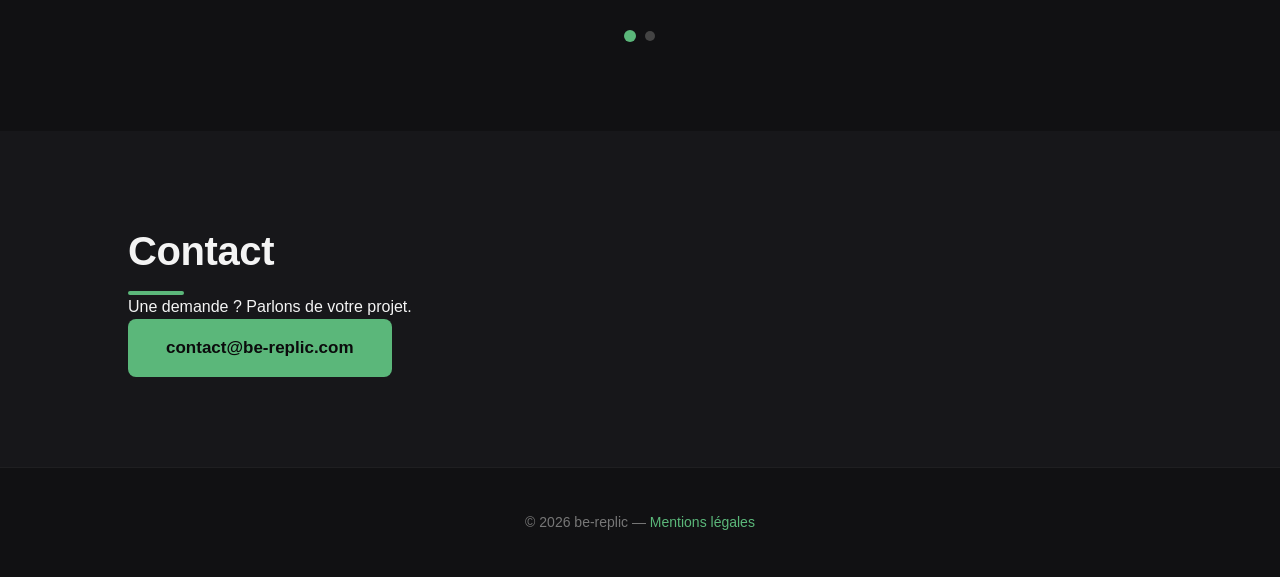
==== commit 27e51f66: "Add files via upload" ====
--- a/index.html
+++ b/index.html
@@ -8,11 +8,40 @@
     <title>Be-Replic | Moulage silicone, reproduction de pièces et prototypage</title>
 
     <meta name="description"
+        content="Duplication de pièces, moulage silicone, coulée sous vide, petites séries et prototypage pour particuliers et professionnels.">
+    <link rel="canonical" href="https://be-replic.com/">
+
+    <!-- Open Graph / réseaux sociaux -->
+    <meta property="og:type" content="website">
+    <meta property="og:locale" content="fr_FR">
+    <meta property="og:site_name" content="Be-Replic">
+    <meta property="og:title" content="Be-Replic | Moulage silicone, reproduction de pièces et prototypage">
+    <meta property="og:description"
+        content="Duplication de pièces, moulage silicone, coulée sous vide, petites séries et prototypage pour particuliers et professionnels.">
+    <meta property="og:url" content="https://be-replic.com/">
+    <meta property="og:image" content="https://be-replic.com/images/hero.jpg">
+    <meta name="twitter:card" content="summary_large_image">
+    <meta name="twitter:title" content="Be-Replic | Moulage silicone, reproduction de pièces et prototypage">
+    <meta name="twitter:description"
         content="Duplication de pièces, moulage silicone, coulée sous vide, petites séries et prototypage.">
+    <meta name="twitter:image" content="https://be-replic.com/images/hero.jpg">
 
     <link rel="stylesheet" href="style.css">
     <link rel="icon" type="image/png" href="images/favicon.png">
     <link rel="apple-touch-icon" href="images/favicon.png">
+
+    <script type="application/ld+json">
+    {
+        "@context": "https://schema.org",
+        "@type": "ProfessionalService",
+        "name": "Be-Replic",
+        "description": "Duplication de pièces, moulage silicone, coulée sous vide, petites séries et prototypage.",
+        "url": "https://be-replic.com/",
+        "image": "https://be-replic.com/images/hero.jpg",
+        "email": "contact@be-replic.com",
+        "areaServed": "FR"
+    }
+    </script>
 </head>
 
 <body>
@@ -23,11 +52,16 @@
     <img src="images/logo.png" alt="be-replic">
 </div>
 
-    <nav>
+    <nav aria-label="Navigation principale" id="mainNav">
         <a href="#services">Services</a>
         <a href="#about">À propos</a>
+        <a href="#gallery">Réalisations</a>
         <a href="#contact">Contact</a>
     </nav>
+
+    <button class="nav-toggle" id="navToggle" aria-label="Ouvrir le menu" aria-expanded="false" aria-controls="mainNav">
+        <span></span><span></span><span></span>
+    </button>
 
 </header>
 
@@ -59,7 +93,7 @@
 </section>
 
 
-<section id="services">
+<section id="services" class="reveal">
 
     <h2>Nos services</h2>
 
@@ -107,7 +141,7 @@
 
     </div>
 
-     <button class="materials-button" onclick="toggleMaterials()">
+     <button class="materials-button" onclick="toggleMaterials()" aria-expanded="false" aria-controls="materials-list">
         Matières coulée sous vide
         <span id="materials-arrow">⌄</span>
     </button>
@@ -209,11 +243,47 @@
         </span>
     </div>
 
-</section>
-
-
-
-<section id="about">
+    </div>
+
+</section>
+
+
+<section id="process" class="reveal">
+
+    <h2>Comment ça marche</h2>
+
+    <div class="steps">
+
+        <div class="step">
+            <span class="step-number">1</span>
+            <h3>Analyse de votre pièce</h3>
+            <p>Vous nous transmettez la pièce ou le plan à reproduire, on étudie ensemble la faisabilité.</p>
+        </div>
+
+        <div class="step">
+            <span class="step-number">2</span>
+            <h3>Moule silicone</h3>
+            <p>Fabrication d'un moule silicone à partir d'un modèle maître ou d'une conception 3D.</p>
+        </div>
+
+        <div class="step">
+            <span class="step-number">3</span>
+            <h3>Coulée sous vide</h3>
+            <p>Reproduction des pièces dans la matière la plus adaptée à votre usage.</p>
+        </div>
+
+        <div class="step">
+            <span class="step-number">4</span>
+            <h3>Contrôle & livraison</h3>
+            <p>Vérification qualité et livraison de vos pièces ou de votre petite série.</p>
+        </div>
+
+    </div>
+
+</section>
+
+
+<section id="about" class="reveal">
 
     <h2>Pourquoi be-replic ?</h2>
 
@@ -228,7 +298,7 @@
 </section>
 
 
-<section id="gallery">
+<section id="gallery" class="reveal">
 
 <h2>Quelques réalisations</h2>
 
@@ -259,7 +329,7 @@
     
 
 
-<section id="contact">
+<section id="contact" class="reveal">
 
     <h2>Contact</h2>
 
@@ -282,7 +352,7 @@
 
 <footer>
 
-    © 2026 be-replic
+    © 2026 be-replic — <a href="mentions-legales.html">Mentions légales</a>
 
 </footer>
 
--- a/style.css
+++ b/style.css
@@ -1,85 +1,254 @@
+/* ==========================================================
+   Be-Replic — feuille de style
+   ========================================================== */
+
+:root{
+    --bg:#111113;
+    --bg-alt:#17171a;
+    --card:#1c1c1f;
+    --card-hover:#232327;
+    --accent:#5bb77a;
+    --accent-light:#85eec2;
+    --text:#f4f4f4;
+    --text-muted:#b8b8bc;
+    --radius:14px;
+    --radius-sm:8px;
+    --header-h:112px;
+}
+
 *{
     margin:0;
     padding:0;
     box-sizing:border-box;
 }
 
+html{
+    scroll-behavior:smooth;
+}
+
 body{
 
-    background:#111;
-    color:white;
-
+    background:var(--bg);
+    color:var(--text);
 
     font-family:'Bahnschrift', Arial, sans-serif;
 
+    font-weight:400;
+
+    font-stretch:condensed;
+
+    line-height:1.5;
+
+    -webkit-font-smoothing:antialiased;
+
+}
+
+h1, h2, h3{
+
     font-weight:800;
 
-    font-stretch:condensed;
-
-}
+    letter-spacing:-.01em;
+
+}
+
+h2{
+
+    font-size:clamp(28px, 4vw, 40px);
+
+}
+
+section > h2{
+
+    position:relative;
+
+    display:inline-block;
+
+    padding-bottom:14px;
+
+}
+
+section > h2::after{
+
+    content:"";
+
+    position:absolute;
+
+    left:0;
+    bottom:0;
+
+    width:56px;
+    height:4px;
+
+    border-radius:4px;
+
+    background:var(--accent);
+
+}
+
 header{
 
     position:fixed;
 
+    top:0;
+    left:0;
+    right:0;
+
+    height:var(--header-h);
+
+    display:flex;
+
+    justify-content:space-between;
+
+    align-items:center;
+
+    padding:0 24px;
+
+    background:rgba(91,183,122,.82);
+
+    backdrop-filter:blur(14px);
+    -webkit-backdrop-filter:blur(14px);
+
+    border-bottom:1px solid rgba(255,255,255,.12);
+
+    z-index:999;
+
+}
+
+
+.logo{
+
+    display:flex;
+
+    align-items:center;
+
+    height:100%;
+
+    background:white;
+
+    padding:0 24px;
+
+    border-radius:0 0 24px 0;
+
+    transform:translateX(-24px);
+
+}
+
+
+.logo img{
+
+    height:64%;
+
+    width:auto;
+
+    display:block;
+
+}
+
+nav{
+
+    display:flex;
+
+    align-items:center;
+
+}
+
+nav a{
+
+    color:var(--text);
+
+    font-size:30px;
+    font-weight:700;
+
+    margin-left:38px;
+
+    text-decoration:none;
+
+    position:relative;
+
+    transition:color .2s ease;
+
+}
+
+nav a::after{
+
+    content:"";
+
+    position:absolute;
+
+    left:0;
+    bottom:-6px;
+
+    width:0%;
+    height:2px;
+
+    background:var(--accent);
+
+    transition:width .25s ease;
+
+}
+
+nav a:hover{
+
+    color:var(--accent-light);
+
+}
+
+nav a:hover::after{
+
     width:100%;
 
-    display:flex;
-
-    justify-content:space-between;
-
-    align-items:center;
-
-    padding:0 20px;
-
-    background:#5bb77a;
-
-    backdrop-filter:blur(10px);
-
-    z-index:999;
-
-}
-
-
-.logo{
-
-    display:flex;
-
-    align-items:center;
-
-    background:white;
-
-    padding:10px 15px;
-
-    border-radius:0 0 30px 0;
-
-    transform:translateX(-20px);
-
-}
-
-
-.logo img{
-
-    height:90px;
-
-    width:auto;
+}
+
+.nav-toggle{
+
+    display:none;
+
+    flex-direction:column;
+
+    justify-content:center;
+
+    gap:5px;
+
+    width:38px;
+    height:38px;
+
+    background:transparent;
+
+    border:none;
+
+    cursor:pointer;
+
+    z-index:1001;
+
+}
+
+.nav-toggle span{
 
     display:block;
 
-}
-
-nav a{
-
-    color:white;
-    
-
-    font-size:clamp(20px, 4vw, 40px);
-
-    margin-left:30px;
-
-    text-decoration:none;
-
-    font-family:'Bahnschrift', Arial, sans-serif;
-}
+    width:100%;
+    height:2px;
+
+    background:var(--text);
+
+    border-radius:2px;
+
+    transition:transform .25s ease, opacity .25s ease;
+
+}
+
+.nav-toggle.open span:nth-child(1){
+    transform:translateY(7px) rotate(45deg);
+}
+
+.nav-toggle.open span:nth-child(2){
+    opacity:0;
+}
+
+.nav-toggle.open span:nth-child(3){
+    transform:translateY(-7px) rotate(-45deg);
+}
+
 
 .hero{
 
@@ -107,7 +276,7 @@
     width:100%;
     height:100%;
 
-    background:#1b1b1b;
+    background:linear-gradient(180deg, rgba(17,17,19,.9) 0%, rgba(17,17,19,.99) 100%);
 
 }
 
@@ -117,21 +286,31 @@
 
     z-index:2;
 
+    padding:0 20px;
+
 }
 
 .hero h1{
 
-    font-size:80px;
-
-    margin-bottom:20px;
+    font-size:clamp(38px, 6vw, 74px);
+
+    line-height:1.15;
+
+    margin-bottom:22px;
 
 }
 
 .hero p{
 
-    font-size:30px;
-
-    margin-bottom:40px;
+    font-size:clamp(16px, 2vw, 22px);
+
+    font-weight:600;
+
+    color:var(--text-muted);
+
+    margin-bottom:36px;
+
+    letter-spacing:.02em;
 
 }
 
@@ -139,35 +318,60 @@
 
     display:inline-block;
 
-    margin-top:30px;
-
-    padding:16px 36px;
-
-    background:#5bb77a;
-
-    color:#000000;
+    padding:16px 38px;
+
+    background:var(--accent);
+
+    color:#0b0b0c;
 
     text-decoration:none;
 
-    border-radius:8px;
-
-    transition:.5s;
-    
-    font-size:30px;
+    border-radius:var(--radius-sm);
+
+    font-weight:700;
+
+    font-size:17px;
+
+    transition:background .3s ease, transform .2s ease;
 
 }
 
 .button:hover{
 
-    background:#85eec2;
-    color:#373736;
+    background:var(--accent-light);
+
+    transform:translateY(-2px);
 
 }
 
 section{
 
-    scroll-margin-top:100px;
-    padding:50px 10%;
+    scroll-margin-top:var(--header-h);
+    padding:90px 10%;
+
+}
+
+section:nth-of-type(even){
+
+    background:var(--bg-alt);
+
+}
+
+.reveal{
+
+    opacity:0;
+
+    transform:translateY(28px);
+
+    transition:opacity .7s ease, transform .7s ease;
+
+}
+
+.reveal.visible{
+
+    opacity:1;
+
+    transform:translateY(0);
 
 }
 
@@ -177,143 +381,290 @@
 
     grid-template-columns:repeat(auto-fit,minmax(250px,1fr));
 
-    gap:30px;
-
-    margin-top:50px;
-    
+    gap:26px;
+
+    margin-top:46px;
 
 }
 
 .card{
 
-    background:#1d1d1d;
-
-    padding:30px;
-
-    border-radius:12px;
-
-    transition:.3s;
-
+    background:var(--card);
+
+    padding:32px;
+
+    border-radius:var(--radius);
+
+    border:1px solid rgba(255,255,255,.05);
+
+    transition:transform .3s ease, background .3s ease;
 
 }
 
 
 .card h3{
 
-    font-size:30px;
+    font-size:21px;
+    font-weight:700;
+
+    margin-bottom:10px;
 
 }
 
 
 .card p{
 
-    font-size:18px;
-
-    color:#ccc;
+    font-size:15px;
+
+    color:var(--text-muted);
+
+    line-height:1.6;
 
 }
 
 .card:hover{
 
-    transform:translateY(-8px);
-
-}
-
-
-.materials-dropdown{
-
-    margin-top:30px;
+    transform:translateY(-6px);
+
+    background:var(--card-hover);
 
 }
 
 
 .materials-button{
-     margin-top:30px;
+
+    margin-top:40px;
 
     width:100%;
 
-    padding:18px 25px;
-
-    background:#1d1d1d;
-
-    color:white;
-
-    border:none;
-
-    border-radius:12px;
+    padding:20px 26px;
+
+    background:var(--card);
+
+    color:var(--text);
+
+    border:1px solid rgba(255,255,255,.06);
+
+    border-radius:var(--radius);
+
+    font-size:17px;
+
+    font-weight:700;
+
+    cursor:pointer;
+
+    text-align:left;
+
+    display:flex;
+
+    justify-content:space-between;
+
+    align-items:center;
+
+    transition:background .25s ease;
+
+}
+
+
+.materials-button:hover{
+
+    background:var(--card-hover);
+
+}
+
+
+#materials-arrow{
 
     font-size:22px;
 
-    font-weight:bold;
-
-    cursor:pointer;
-
-    text-align:left;
-
-    display:flex;
-
-    justify-content:space-between;
-
-    align-items:center;
-
-}
-
-
-.materials-button:hover{
-
-    background:#292929;
-
-}
-
-
-#materials-arrow{
-
-    font-size:25px;
-
-    transition:.3s;
+    color:var(--accent);
+
+    transition:transform .3s ease;
+
+}
+
+.materials-button[aria-expanded="true"] #materials-arrow{
+
+    transform:rotate(180deg);
 
 }
 
 
 .materials-list{
 
-    display:none;
-
-    margin-top:10px;
+    display:grid;
+
+    grid-template-columns:repeat(auto-fill,minmax(260px,1fr));
+
+    gap:16px;
+
+    max-height:0;
+
+    overflow:hidden;
+
+    opacity:0;
+
+    margin-top:0;
+
+    transition:max-height .5s ease, opacity .4s ease, margin-top .4s ease;
 
 }
 
 
 .materials-list.open{
 
-    display:block;
-
-}
-
-
+    max-height:3000px;
+
+    opacity:1;
+
+    margin-top:20px;
+
+}
 
 
 .material{
-    background:#1d1d1d;
-    padding:18px 25px;
-    margin-bottom:8px;
-    border-radius:8px;
+    background:var(--card);
+    padding:22px;
+    border-radius:var(--radius-sm);
+    border:1px solid rgba(255,255,255,.05);
 
     display:flex;
     flex-direction:column;
 
-    gap:8px;
+    gap:10px;
+
+    transition:transform .25s ease, background .25s ease;
+}
+
+.material:hover{
+
+    transform:translateY(-4px);
+
+    background:var(--card-hover);
+
 }
 
 .material strong{
-    font-size:40px;
+
+    align-self:flex-start;
+
+    font-size:13px;
+    font-weight:700;
+
+    letter-spacing:.03em;
+
+    color:var(--accent);
+
+    background:rgba(91,183,122,.14);
+
+    padding:6px 14px;
+
+    border-radius:20px;
+
 }
 
 .material span{
-    color:#ccc;
+    color:var(--text-muted);
     text-align:left;
-    line-height:1.5;
-    font-size:26px;
+    line-height:1.6;
+    font-size:14.5px;
+    font-weight:400;
+}
+
+
+.steps{
+
+    display:grid;
+
+    grid-template-columns:repeat(auto-fit,minmax(220px,1fr));
+
+    gap:26px;
+
+    margin-top:46px;
+
+}
+
+.step{
+
+    background:var(--card);
+
+    padding:30px;
+
+    border-radius:var(--radius);
+
+    border:1px solid rgba(255,255,255,.05);
+
+    position:relative;
+
+    transition:transform .3s ease;
+
+}
+
+.step:hover{
+
+    transform:translateY(-6px);
+
+}
+
+.step-number{
+
+    display:inline-flex;
+
+    align-items:center;
+
+    justify-content:center;
+
+    width:38px;
+
+    height:38px;
+
+    border-radius:50%;
+
+    background:var(--accent);
+
+    color:#0b0b0c;
+
+    font-weight:800;
+
+    font-size:17px;
+
+    margin-bottom:16px;
+
+}
+
+.step h3{
+
+    font-size:19px;
+    font-weight:700;
+
+    margin-bottom:8px;
+
+}
+
+.step p{
+
+    font-size:14.5px;
+
+    color:var(--text-muted);
+
+    font-weight:400;
+
+    line-height:1.6;
+
+}
+
+#about p{
+
+    max-width:720px;
+
+    font-size:17px;
+
+    color:var(--text-muted);
+
+    margin-top:24px;
+
+    line-height:1.7;
+
 }
 
 
@@ -321,9 +672,49 @@
 
     text-align:center;
 
-    padding:40px;
+    padding:44px;
 
     color:#777;
+
+    font-size:14px;
+
+    border-top:1px solid rgba(255,255,255,.06);
+
+}
+
+footer a{
+
+    color:var(--accent);
+
+    text-decoration:none;
+
+}
+
+footer a:hover{
+
+    text-decoration:underline;
+
+}
+
+
+.legal-page{
+
+    padding-top:150px;
+
+    max-width:820px;
+
+}
+
+.legal-page h2{
+
+    margin-bottom:10px;
+
+}
+
+.legal-page h3{
+
+    font-size:19px;
+
 }
 
 
@@ -341,11 +732,7 @@
 
     align-items:center;
 
-}
-
-.gallery::-webkit-scrollbar{
-
-    height:8px;
+    margin-top:46px;
 
 }
 
@@ -356,11 +743,13 @@
 
     width:340px;
 
-    background:#1d1d1d;
-
-    padding:10px;
-
-    border-radius:12px;
+    background:var(--card);
+
+    padding:14px;
+
+    border-radius:var(--radius);
+
+    border:1px solid rgba(255,255,255,.05);
 
     display:flex;
 
@@ -397,10 +786,12 @@
 
     width:100%;
 
-    margin-top:15px;
+    margin-top:16px;
+
+    font-size:18px;
+    font-weight:700;
 
     overflow-wrap:break-word;
-    
 
 }
 
@@ -409,7 +800,9 @@
 
     width:100%;
 
-    color:#ccc;
+    color:var(--text-muted);
+
+    font-size:14px;
 
     margin-top:10px;
 
@@ -428,29 +821,21 @@
 }
 
 
-
-.gallery-wrapper{
-
-    position:relative;
-
-}
-
-
 .arrow{
 
-    background:#5bb77a;
-
-    color:#373736;
+    background:var(--accent);
+
+    color:#0b0b0c;
 
     border:none;
 
-    width:45px;
-
-    height:45px;
-
-    border-radius:30%;
-
-    font-size:30px;
+    width:46px;
+
+    height:46px;
+
+    border-radius:50%;
+
+    font-size:22px;
 
     cursor:pointer;
 
@@ -462,6 +847,8 @@
 
     z-index:10;
 
+    transition:transform .25s ease, background .25s ease;
+
 }
 
 
@@ -483,6 +870,8 @@
 
     transform:translateY(-50%) scale(1.1);
 
+    background:var(--accent-light);
+
 }
 
 
@@ -494,29 +883,33 @@
 
     gap:10px;
 
-    margin-top:20px;
+    margin-top:26px;
 
 }
 
 
 .dot{
 
-    width:12px;
-
-    height:12px;
-
-    background:#777;
+    width:10px;
+
+    height:10px;
+
+    background:#444;
 
     border-radius:50%;
 
     cursor:pointer;
 
+    transition:background .25s ease, transform .25s ease;
+
 }
 
 
 .dot.active{
 
-    background:#5bb77a;
+    background:var(--accent);
+
+    transform:scale(1.2);
 
 }
 
@@ -525,89 +918,95 @@
 
 @media (max-width:768px){
 
+    :root{
+        --header-h:76px;
+    }
+
     header{
 
-        padding:0 10px;
+        padding:0 16px;
 
     }
 
 
     .logo{
 
-        padding:5px 10px;
-
-        transform:translateX(-10px);
-
-        border-radius:0 0 20px 0;
+        padding:6px 12px;
+
+        transform:translate(-16px, -1px);
+
+        border-radius:0 0 16px 0;
 
     }
 
 
     .logo img{
 
-        height:40px;
-
-    }
-
-
-
+        height:34px;
+
+    }
+
+    .nav-toggle{
+
+        display:flex;
+
+    }
+
+    nav{
+
+        position:fixed;
+
+        top:var(--header-h);
+
+        left:0;
+        right:0;
+
+        flex-direction:column;
+
+        align-items:flex-start;
+
+        background:rgba(17,17,19,.97);
+
+        backdrop-filter:blur(14px);
+
+        padding:0 24px;
+
+        max-height:0;
+
+        overflow:hidden;
+
+        transition:max-height .35s ease, padding .35s ease;
+
+    }
+
+    nav.open{
+
+        max-height:320px;
+
+        padding:20px 24px 28px;
+
+    }
 
     nav a{
 
-         font-size: 23px;;
-        margin-left:20px;
-
-    }
-
-
-    /* TITRES */
-
-    .hero h1{
-
-        font-size:40px;
-
-    }
-
-
-    .hero h2{
-
-        font-size:30px;
-
-    }
-
-
-    .hero h3{
-
-        font-size:22px;
-
-    }
-
-
-    /* TEXTE */
-
-    .hero p{
-
-        font-size:16px;
-
-    }
+        margin:0;
+
+        padding:12px 0;
+
+        width:100%;
+
+        font-size:18px;
+
+        border-bottom:1px solid rgba(255,255,255,.06);
+
+    }
+
 
     section{
 
-    scroll-margin-top:30px;
-    padding:50px 10%;
-
-    }
-
-    /* BOUTON */
-
-    .button{
-
-        font-size:18px;
-
-        padding:14px 25px;
-
-    }
-
+        padding:70px 6% ;
+
+    }
 
     /* GALERIE */
 
@@ -641,92 +1040,44 @@
     }
 
 
-    .project h3{
-
-        font-size:20px;
-
-    }
-
-
-    .project p{
-
-        width:220px;
-
-        font-size:14px;
-
-    }
-
-
     .arrow{
 
-        width:35px;
-
-        height:35px;
-
-        font-size:22px;
+        width:36px;
+
+        height:36px;
+
+        font-size:19px;
 
     }
 
 
     .arrow.left{
 
-        left:5px;
+        left:6px;
 
     }
 
 
     .arrow.right{
 
-        right:5px;
+        right:6px;
 
     }
 
 
     .materials-button{
 
-    font-size:18px;
-
-    padding:15px 20px;
-
-    }
-
-
-    .material{
-
-    flex-direction:column;
-
-    align-items:flex-start;
-
-    gap:5px;
-
-    }
-
-    .material strong{
-
-    font-size:30px;
-
-    }
-
-    .material span{
-
-    text-align:left;
-
-    font-size:18px;
-
-    }
-    
-}
-
-
-
-@media (max-width:420px){
-
-
-    nav a{
-
-         font-size: 18px;;
-        margin-left:10px;
-
-    }
-}
-
+    font-size:16px;
+
+    padding:16px 20px;
+
+    }
+
+
+    .legal-page{
+
+        padding-top:100px;
+
+    }
+
+}
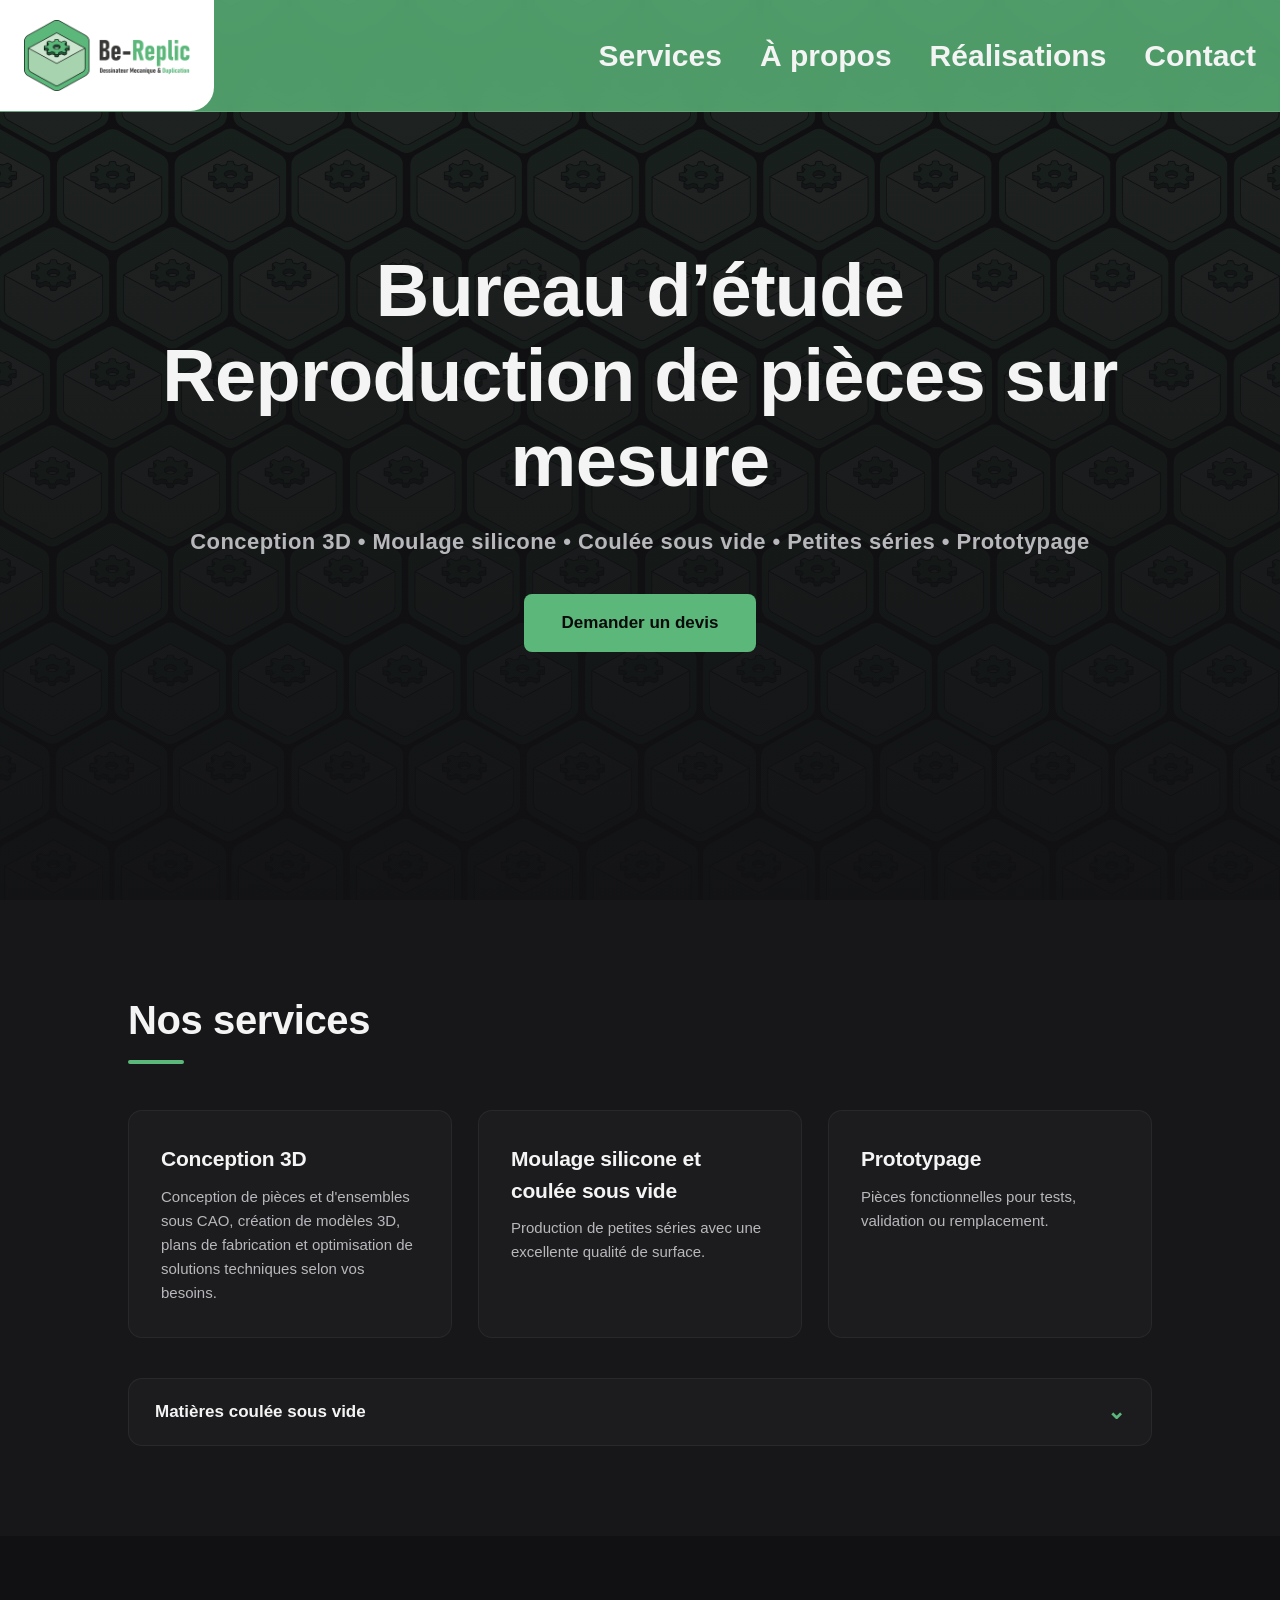
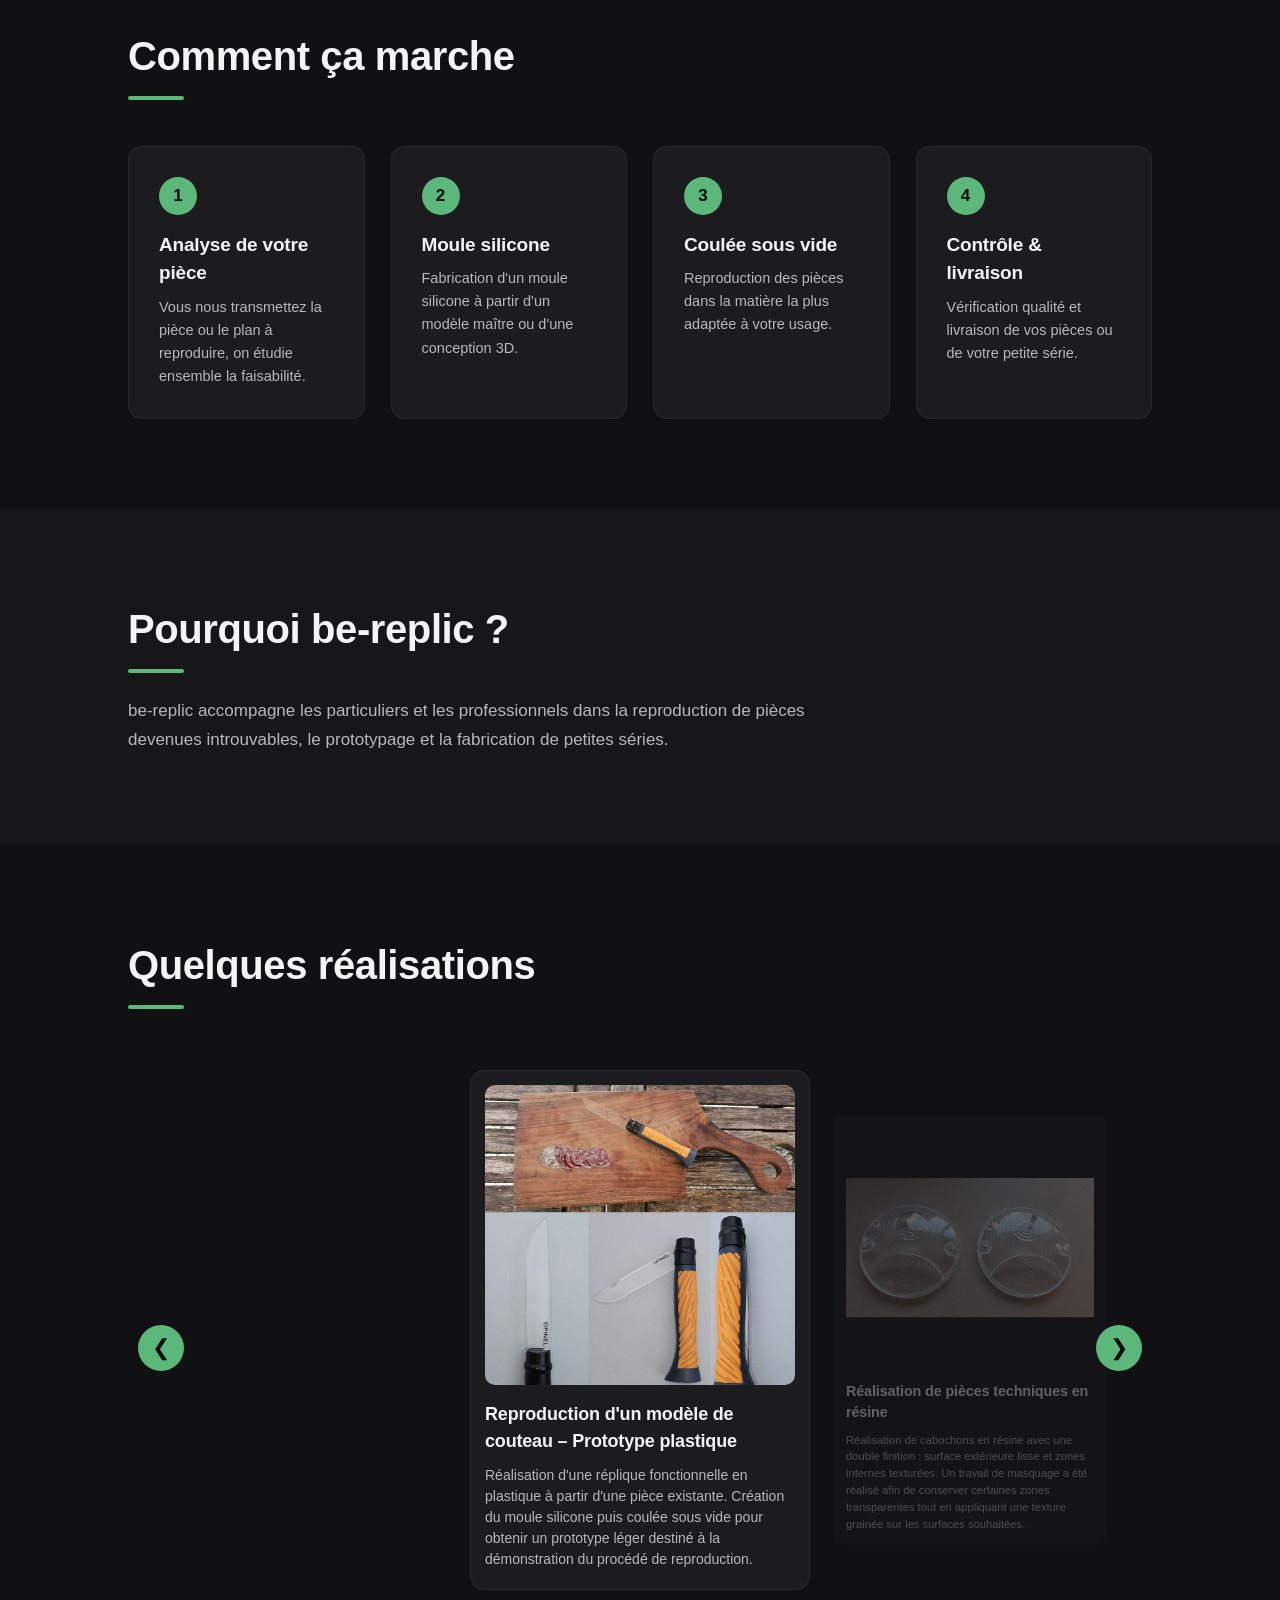
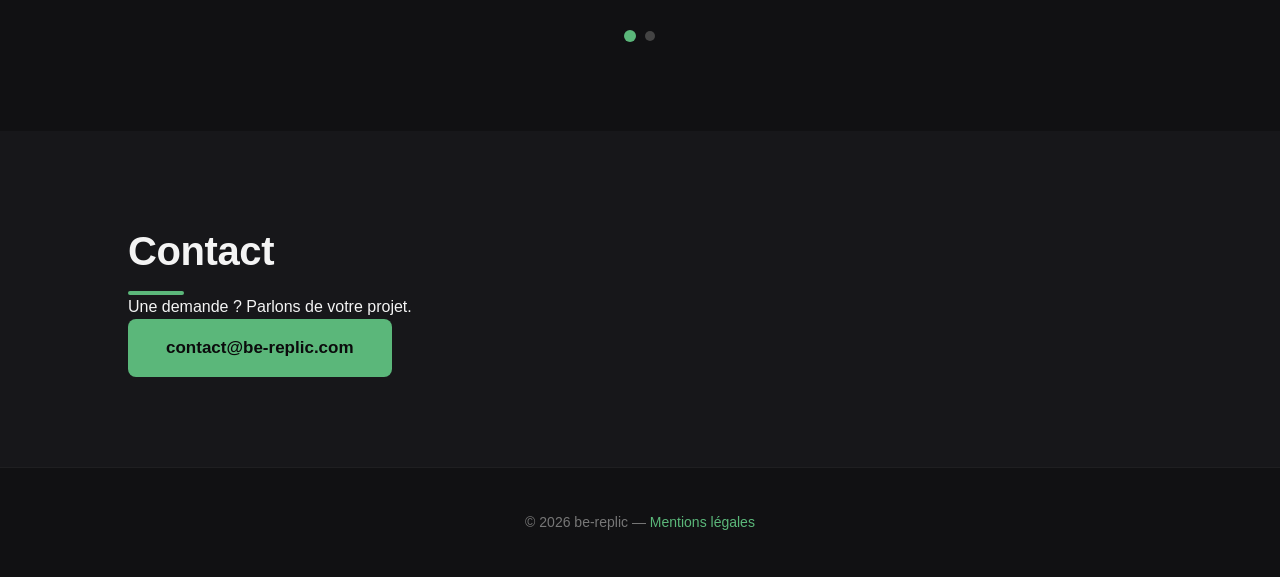
==== commit 0e6e6db1: "Add files via upload" ====
--- a/index.html
+++ b/index.html
@@ -5,7 +5,7 @@
     <meta charset="UTF-8">
     <meta name="viewport" content="width=device-width, initial-scale=1.0">
 
-    <title>Be-Replic | Moulage silicone, reproduction de pièces et prototypage</title>
+    <title>Be-Replic | Conception 3D, Moulage silicone, reproduction de pièces et prototypage</title>
 
     <meta name="description"
         content="Duplication de pièces, moulage silicone, coulée sous vide, petites séries et prototypage pour particuliers et professionnels.">
@@ -73,13 +73,13 @@
     <div class="hero-content">
 
         <h1>
-            Reproduction de pièces<br>
-            mécaniques et artistiques
+            Bureau d’étude<br>
+            Reproduction de pièces sur mesure
         </h1>
 
         <p>
 
-            Moulage silicone • Coulée sous vide •
+            Conception 3D • Moulage silicone • Coulée sous vide •
             Petites séries • Prototypage
 
         </p>
